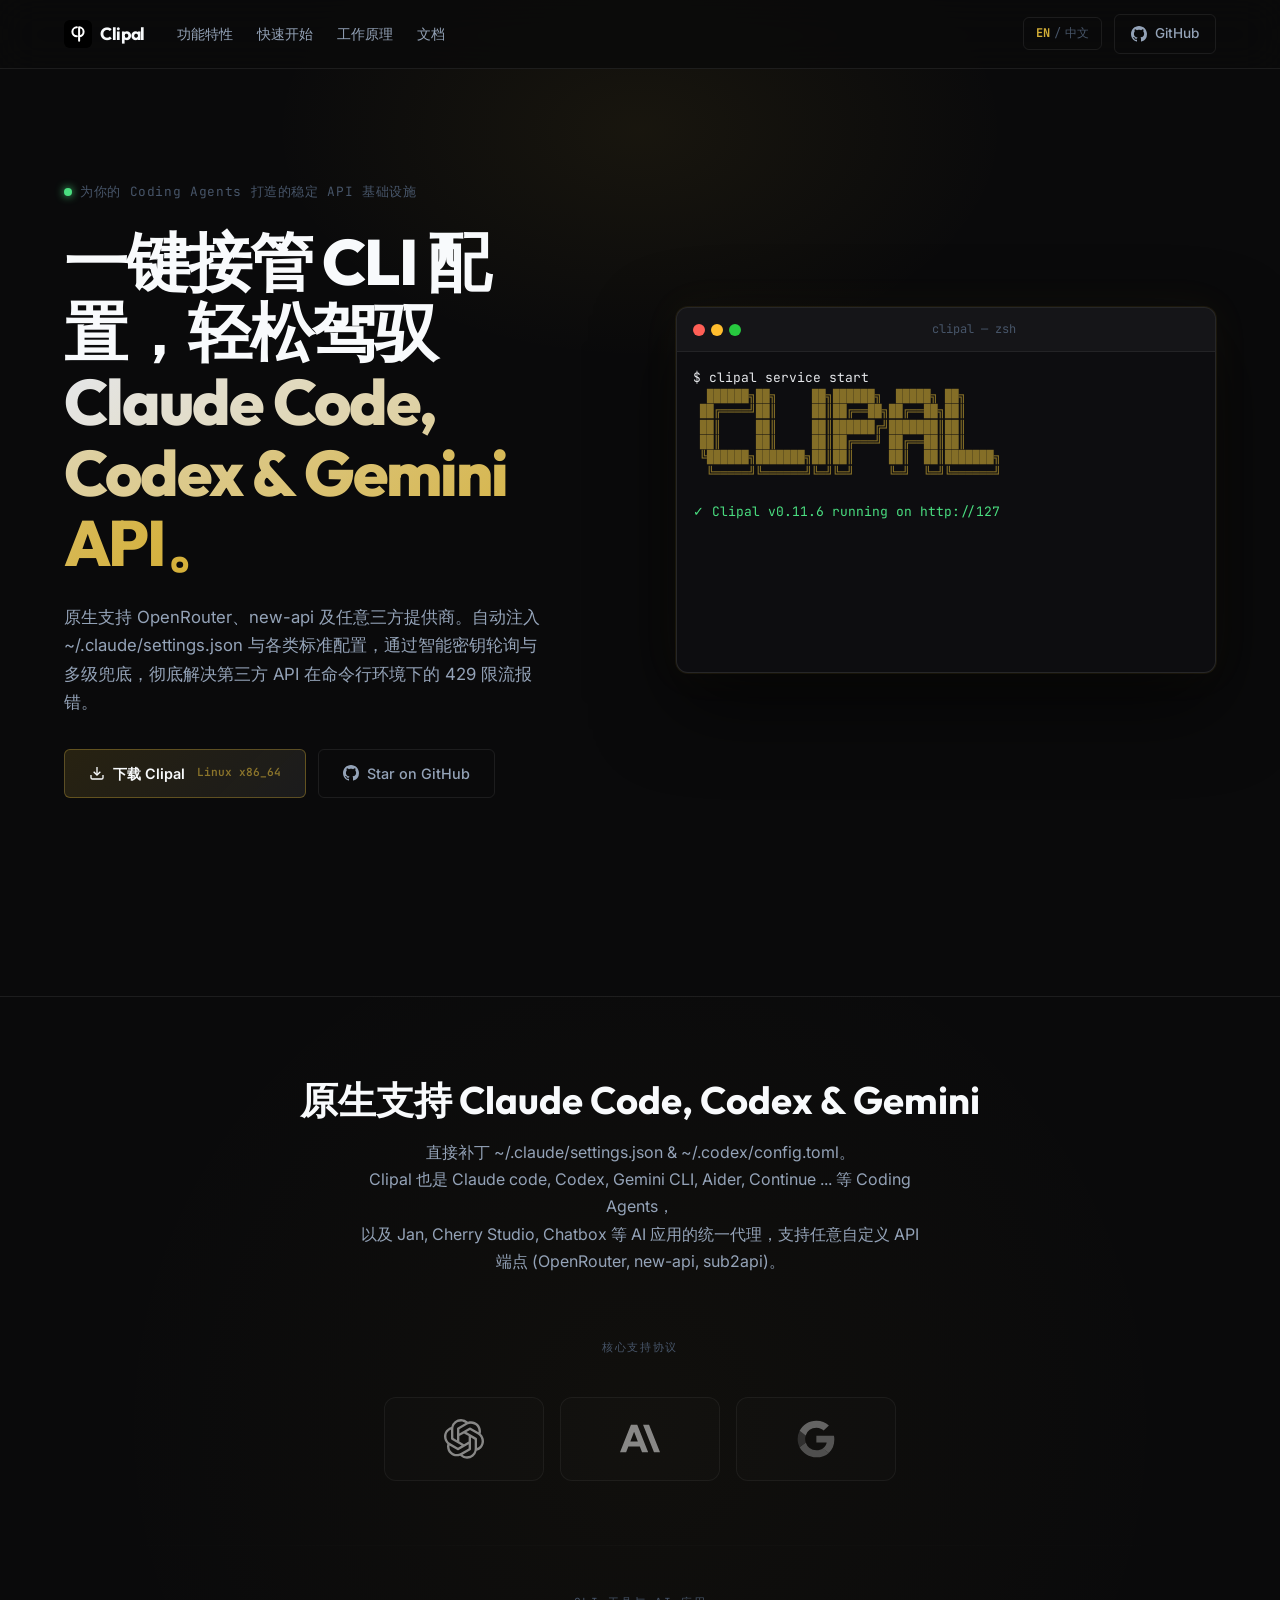
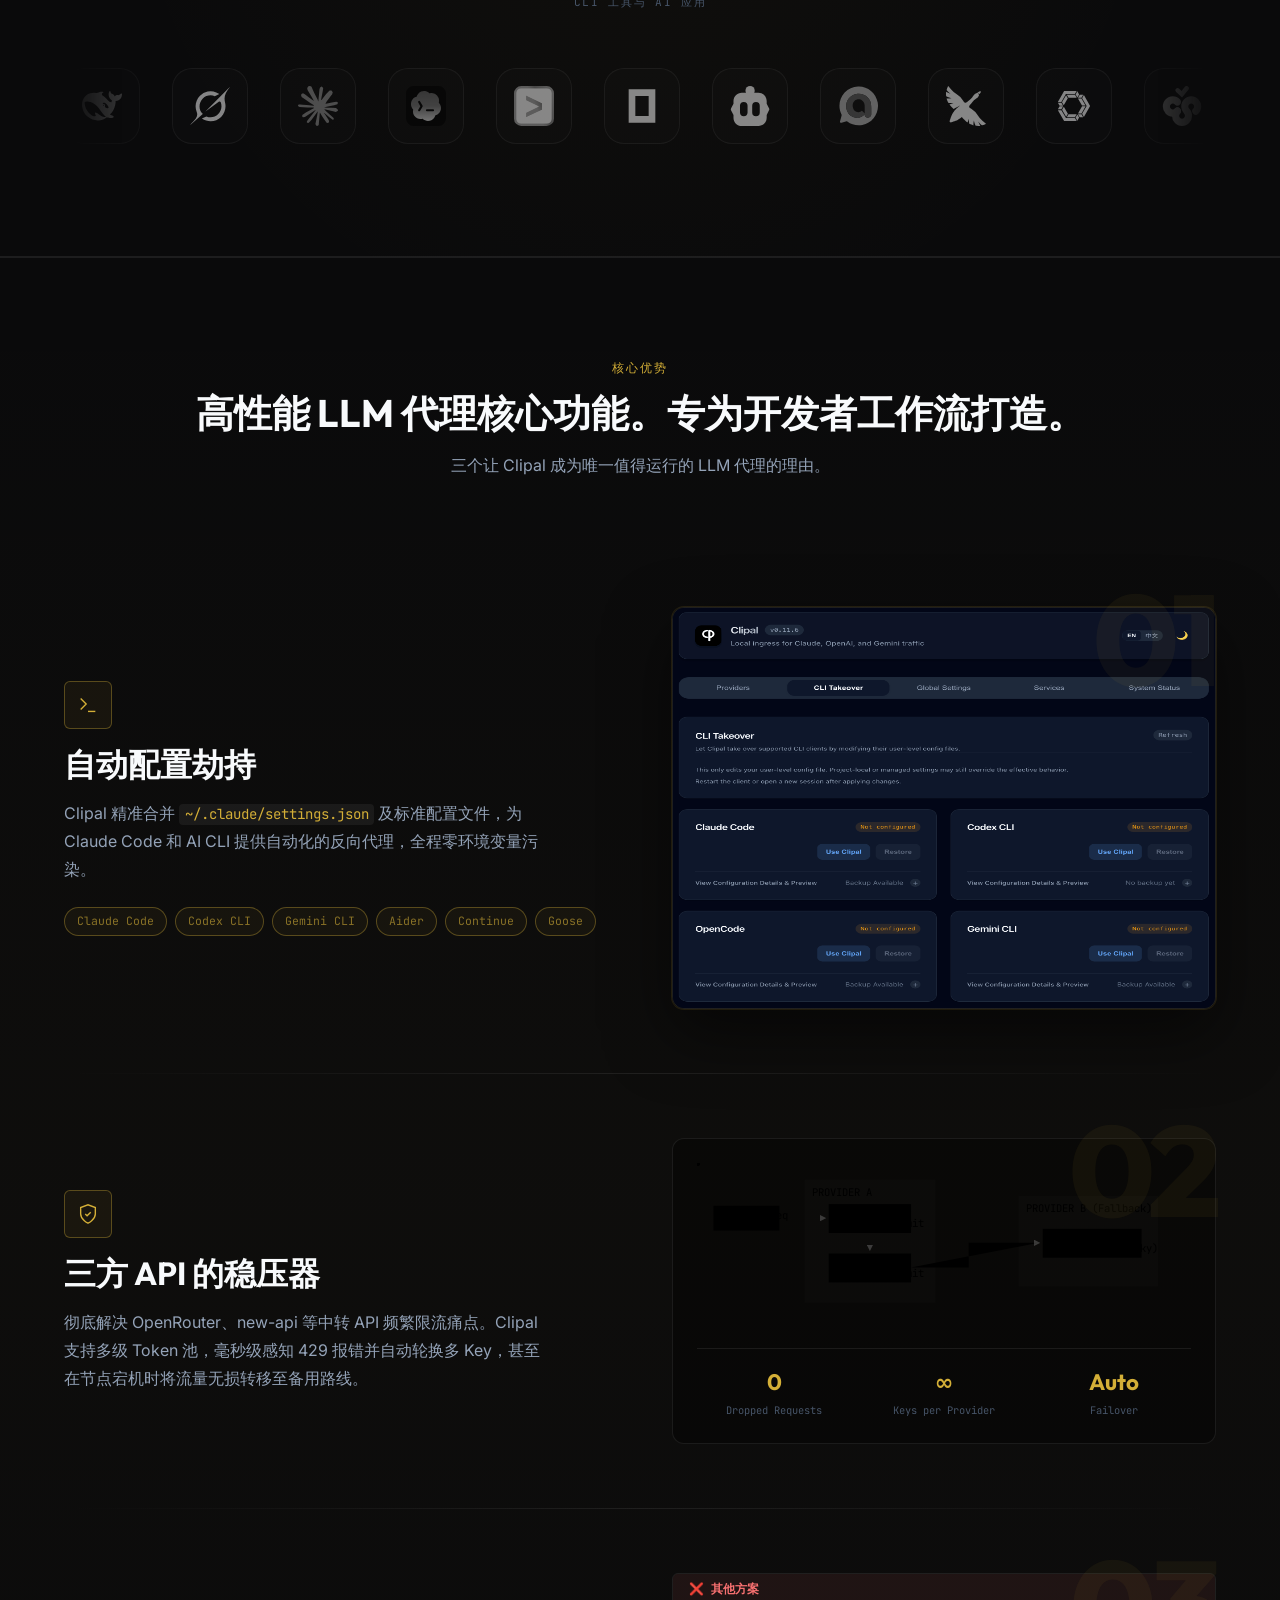
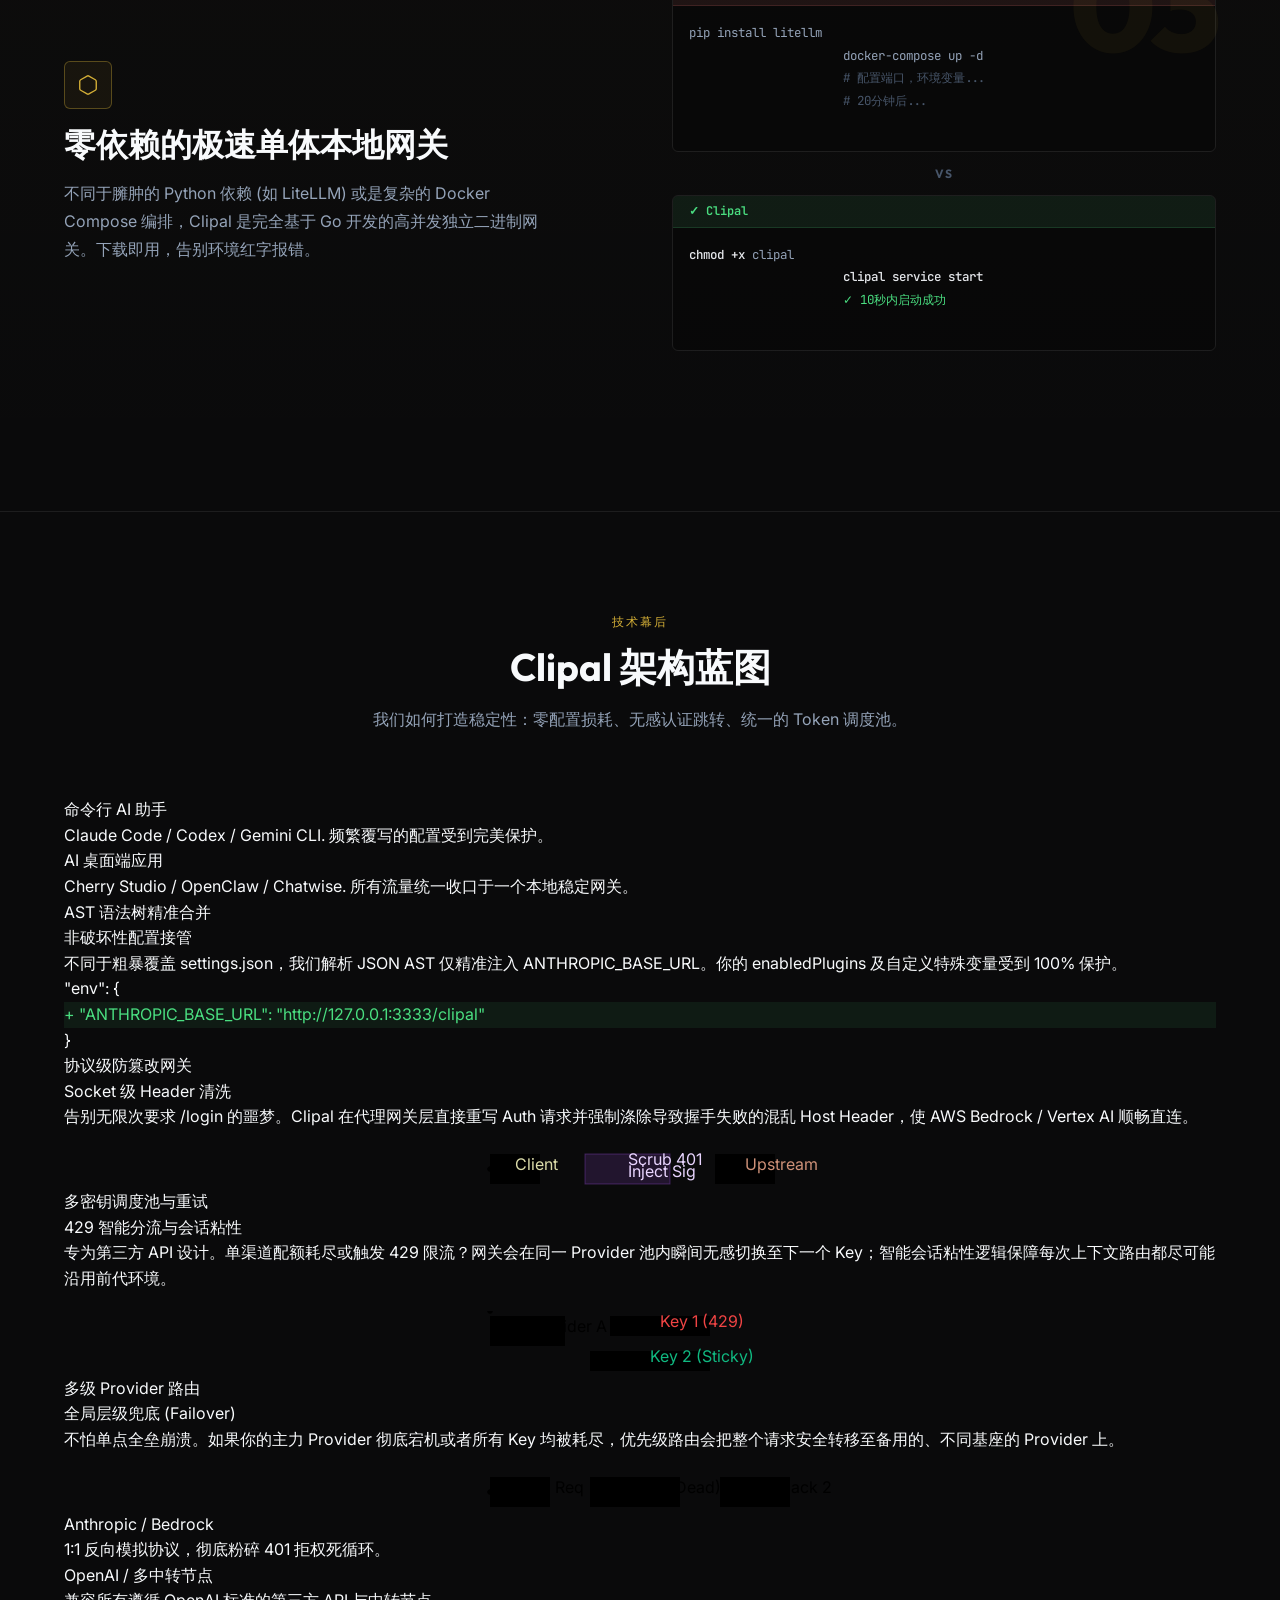
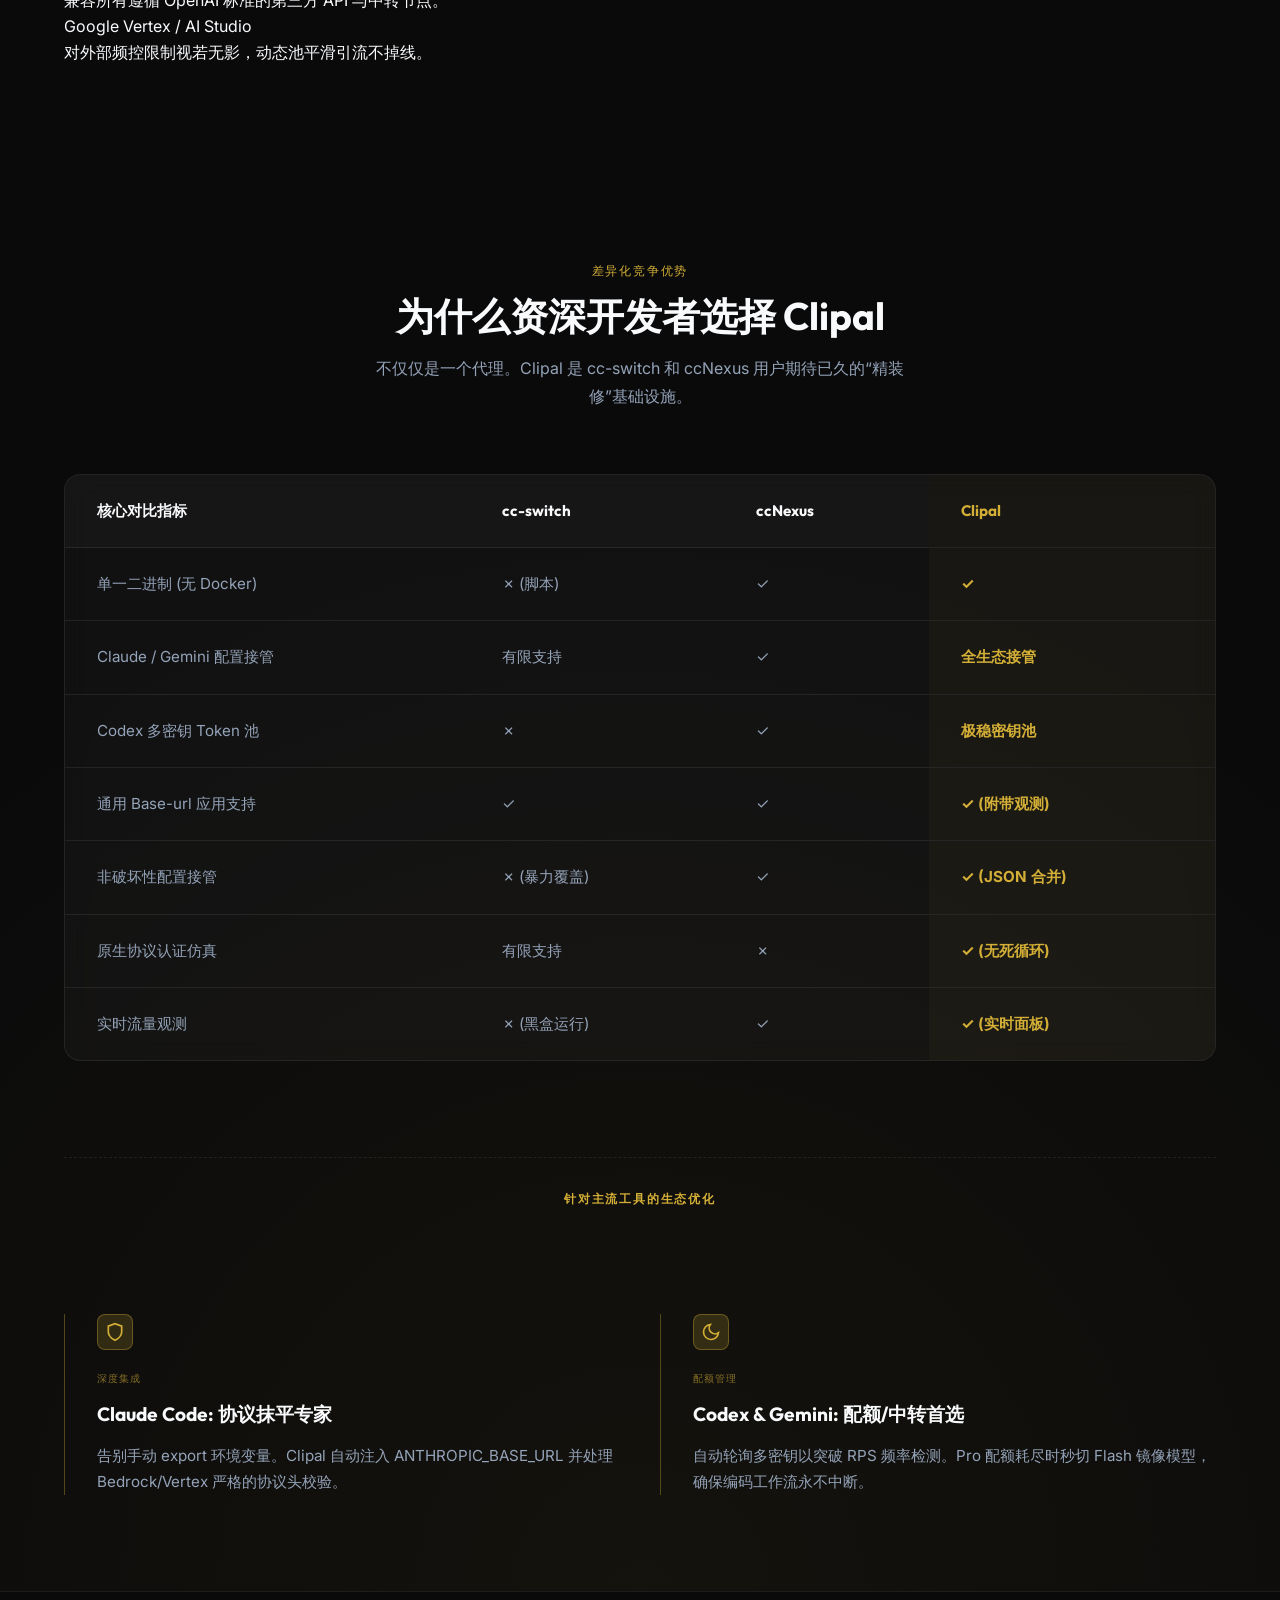
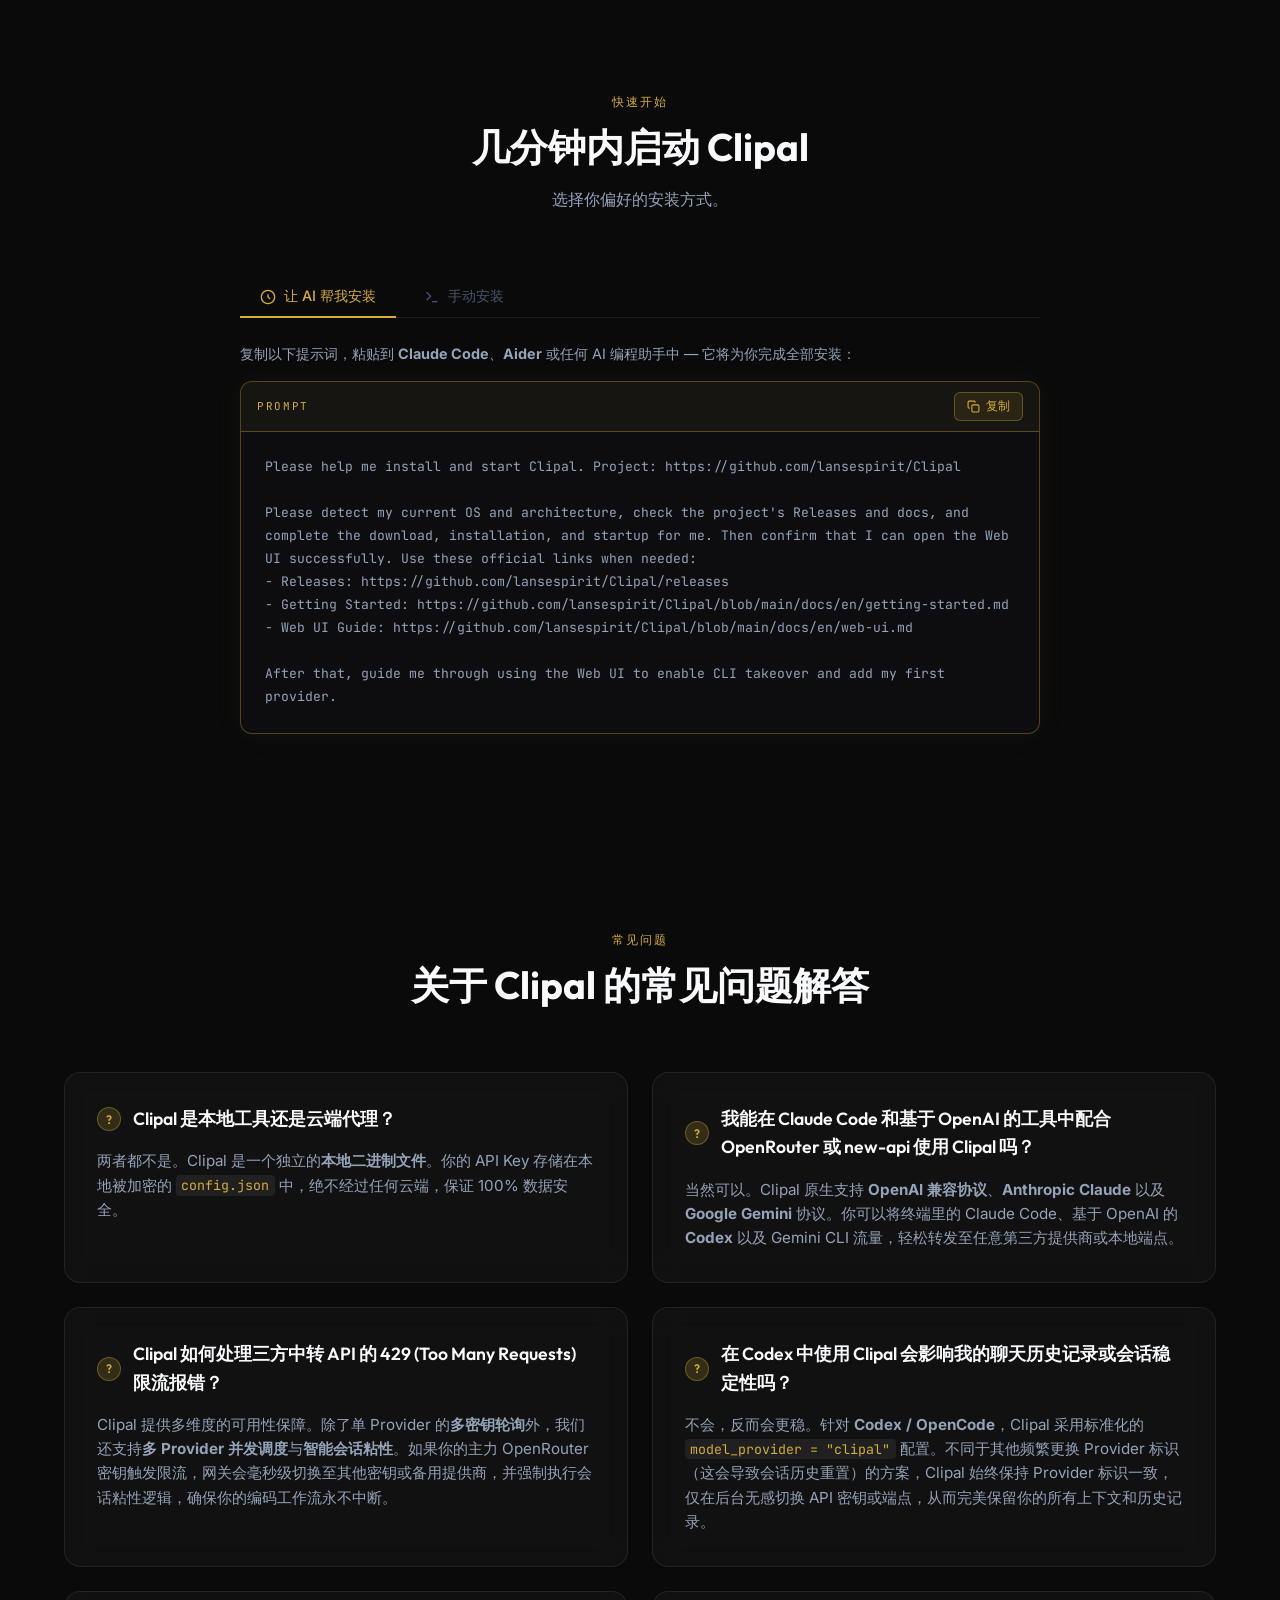
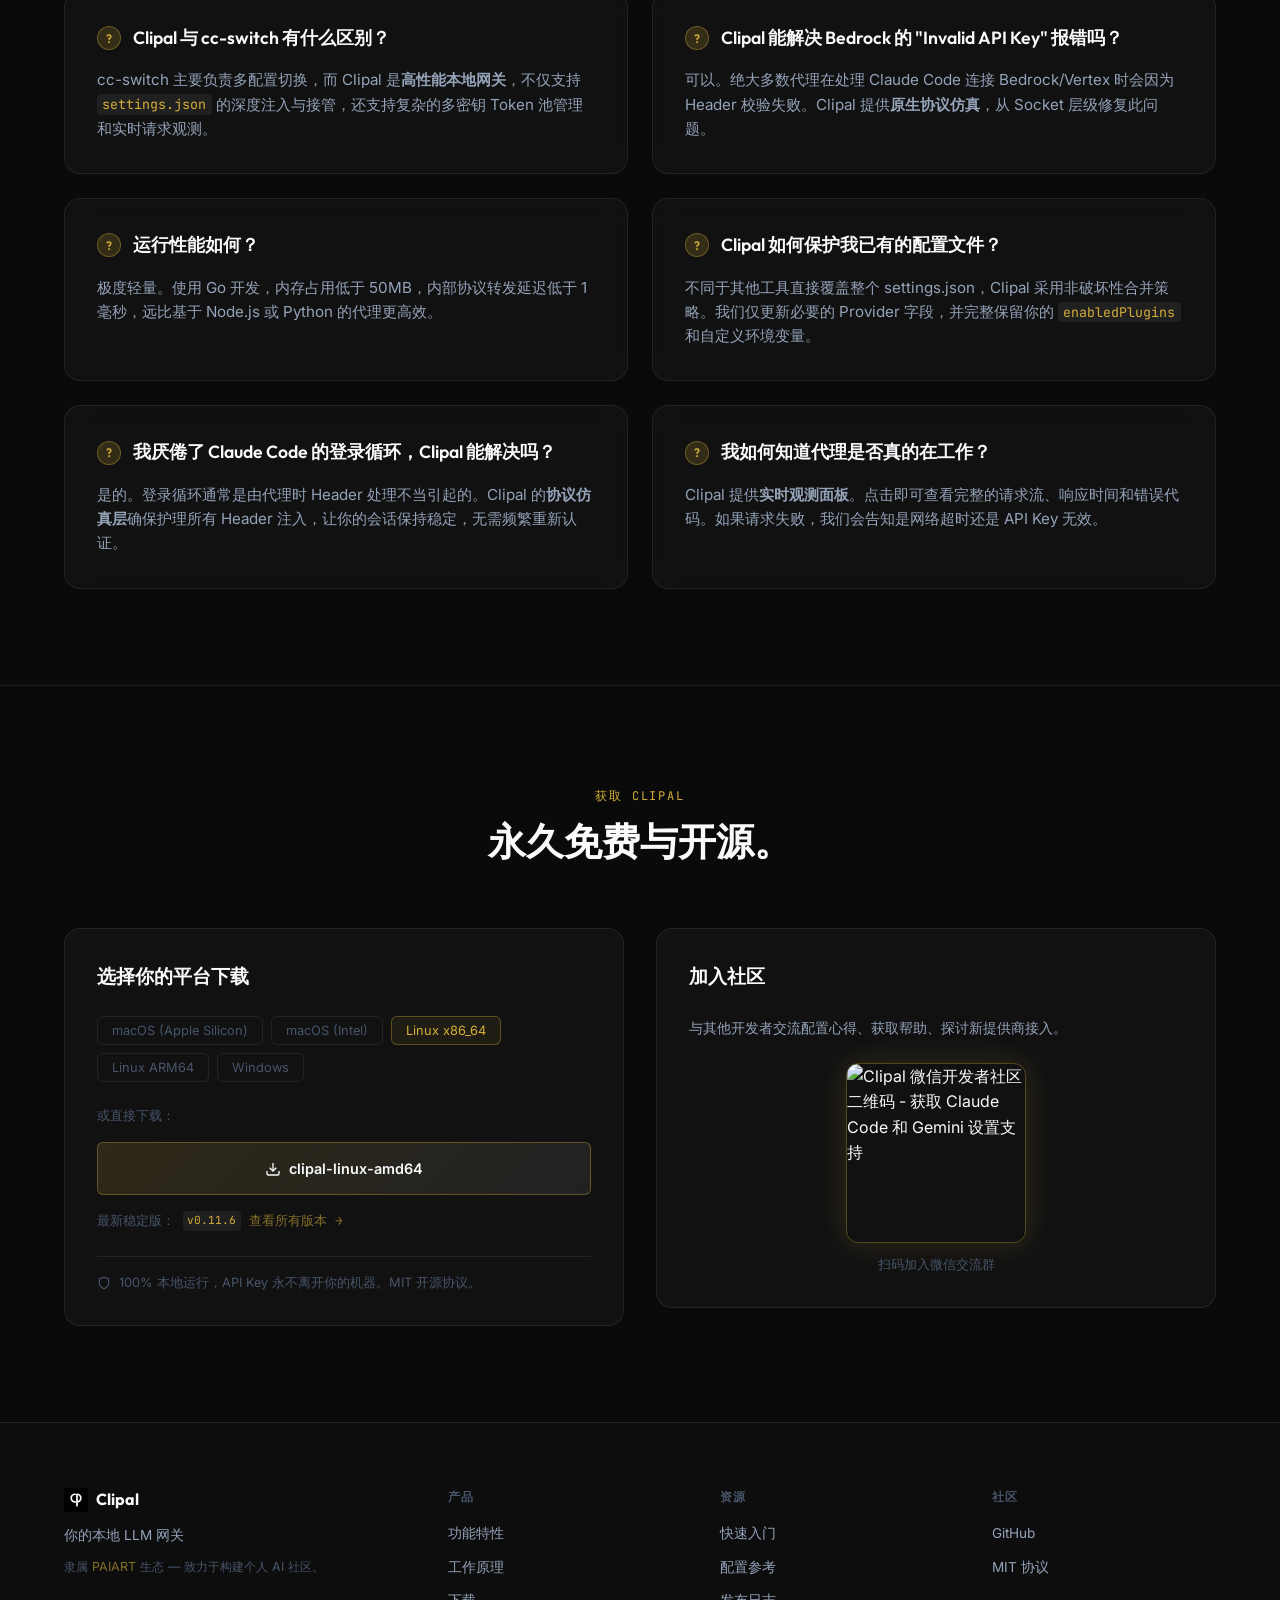
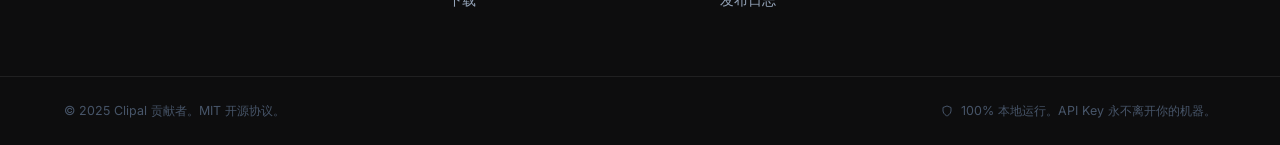
==== landing-page/zh/index.html @ 3e9ce008 "docs: update documentation to prioritize Web UI configuration and fix broken documentation links" ====
<!DOCTYPE html>
<html lang="zh-Hans">

<head>
  <meta charset="UTF-8">
  <meta name="viewport" content="width=device-width, initial-scale=1.0">
  <title>Clipal — Claude Code & Codex LLM API 网关 | 一键绕过 429 限流</title>
  <meta name="description"
    content="Clipal 是免费的本地 LLM API 网关。一个二进制文件，管理多密钥 Token 池，智能绕过 429 限流，代理 Claude Code、Codex 和 Gemini CLI。无需 Docker，无需 Python，10 秒启动。">
  <meta name="keywords"
    content="claude code 代理, llm api 网关, openrouter 代理, 429 限流解决方案, gemini cli 代理, codex cli 代理, anthropic bedrock 代理, vertex ai claude code, clipal">
  <link rel="canonical" href="https://clipal.paiart.com/zh/">
  <link rel="alternate" hreflang="en" href="https://clipal.paiart.com/">
  <link rel="alternate" hreflang="zh-Hans" href="https://clipal.paiart.com/zh/">
  <link rel="alternate" hreflang="x-default" href="https://clipal.paiart.com/">

  <!-- Favicon -->
  <link rel="icon" href="../assets/icons/favicon.ico" sizes="any">
  <link rel="icon" type="image/svg+xml" href="../assets/icons/clipal-icon.svg">

  <!-- Fonts -->
  <link rel="preconnect" href="https://fonts.googleapis.com">
  <link rel="preconnect" href="https://fonts.gstatic.com" crossorigin>
  <link
    href="https://fonts.googleapis.com/css2?family=Outfit:wght@400;600;700;800&family=Inter:wght@400;500;600;700&family=JetBrains+Mono:wght@400;500&display=swap"
    rel="stylesheet">

  <!-- Styles -->
  <link rel="stylesheet" href="../css/style.css">

  <!-- OpenGraph -->
  <meta property="og:title" content="Clipal — Claude Code & Codex LLM API 网关">
  <meta property="og:description" content="免费本地二进制网关。管理多密钥池，智能绕过 429 限流，代理 Claude Code、Codex 和 Gemini。无需 Docker。">
  <meta property="og:image" content="https://clipal.paiart.com/assets/screenshots/clipal-og-image.jpeg">
  <meta property="og:url" content="https://clipal.paiart.com/zh/">
  <meta property="og:type" content="website">
  <meta property="og:site_name" content="Clipal">
  <meta name="twitter:card" content="summary_large_image">
  <meta name="twitter:title" content="Clipal — Claude Code & Codex LLM API 网关">
  <meta name="twitter:description" content="免费本地二进制。智能绕过 429 限流。代理 Claude Code、Codex 和 Gemini CLI。无需 Docker。">
  <meta name="twitter:image" content="https://clipal.paiart.com/assets/screenshots/clipal-og-image.jpeg">

  <!-- Structured Data -->
  <script type="application/ld+json">
  {
    "@context": "https://schema.org",
    "@type": "SoftwareApplication",
    "name": "Clipal",
    "description": "免费本地 LLM API 网关，具备极致的故障转移、多密钥轮询与一键式 CLI 接管功能，支持 Claude Code、Codex 和 Gemini。",
    "applicationCategory": "DeveloperApplication",
    "operatingSystem": "macOS, Linux, Windows",
    "softwareVersion": "0.11.6",
    "offers": { "@type": "Offer", "price": "0", "priceCurrency": "USD" },
    "license": "https://opensource.org/licenses/MIT",
    "url": "https://clipal.paiart.com",
    "downloadUrl": "https://github.com/lansespirit/Clipal/releases",
    "screenshot": "https://clipal.paiart.com/assets/screenshots/clipal-og-image.jpeg",
    "releaseNotes": "https://github.com/lansespirit/Clipal/releases",
    "author": {
      "@type": "Organization",
      "name": "PAIART",
      "url": "https://paiart.com"
    }
  }
  </script>

  <!-- FAQ Structured Data (for SERP Rich Snippets) -->
  <script type="application/ld+json">
  {
    "@context": "https://schema.org",
    "@type": "FAQPage",
    "mainEntity": [
      {
        "@type": "Question",
        "name": "Clipal 是本地工具还是云端代理？",
        "acceptedAnswer": {
          "@type": "Answer",
          "text": "两者都不是。Clipal 是一个独立的本地二进制文件。你的 API Key 存储在本地被加密的 config.json 中，绝不经过任何云端，保证 100% 数据安全。"
        }
      },
      {
        "@type": "Question",
        "name": "我能在 Claude Code 和基于 OpenAI 的工具中配合 OpenRouter 或 new-api 使用 Clipal 吗？",
        "acceptedAnswer": {
          "@type": "Answer",
          "text": "当然可以。Clipal 原生支持 OpenAI 兼容协议、Anthropic Claude 以及 Google Gemini 协议。你可以将终端里的 Claude Code、基于 OpenAI 的 Codex 以及 Gemini CLI 流量，轻松转发至任意第三方提供商或本地端点。"
        }
      },
      {
        "@type": "Question",
        "name": "Clipal 如何处理三方中转 API 的 429 限流报错？",
        "acceptedAnswer": {
          "@type": "Answer",
          "text": "Clipal 提供多维度的可用性保障。除了单 Provider 的多密钥轮询外，我们还支持多 Provider 并发调度与智能会话粘性。如果你的主力 OpenRouter 密钥触发限流，网关会毫秒级切换至其他密钥或备用提供商，并强制执行会话粘性逻辑，确保你的编码工作流永不中断。"
        }
      },
      {
        "@type": "Question",
        "name": "在 Codex 中使用 Clipal 会影响我的聊天历史记录或会话稳定性吗？",
        "acceptedAnswer": {
          "@type": "Answer",
          "text": "不会，反而会更稳。针对 Codex / OpenCode，Clipal 采用标准化的 model_provider = 'clipal' 配置。不同于其他频繁更换 Provider 标识（这会导致会话历史重置）的方案，Clipal 始终保持 Provider 标识一致，仅在后台无感切换 API 密钥或端点，从而完美保留你的所有上下文和历史记录。"
        }
      },
      {
        "@type": "Question",
        "name": "Clipal 与 cc-switch 有什么区别？",
        "acceptedAnswer": {
          "@type": "Answer",
          "text": "cc-switch 主要负责多配置切换，而 Clipal 是高性能本地网关，不仅支持 settings.json 的深度注入与接管，还支持复杂的多密钥 Token 池管理和实时请求观测。"
        }
      },
      {
        "@type": "Question",
        "name": "Clipal 能解决 Bedrock 的 Invalid API Key 报错吗？",
        "acceptedAnswer": {
          "@type": "Answer",
          "text": "可以。绝大多数代理在处理 Claude Code 连接 Bedrock/Vertex 时会因为 Header 校验失败。Clipal 提供原生协议仿真，从 Socket 层级修复此问题。"
        }
      },
      {
        "@type": "Question",
        "name": "Clipal 的运行性能如何？",
        "acceptedAnswer": {
          "@type": "Answer",
          "text": "极度轻量。使用 Go 开发，内存占用低于 50MB，内部协议转发延迟低于 1 毫秒，远比基于 Node.js 或 Python 的代理更高效。"
        }
      },
      {
        "@type": "Question",
        "name": "Clipal 如何保护我已有的配置文件？",
        "acceptedAnswer": {
          "@type": "Answer",
          "text": "不同于其他工具直接覆盖整个 settings.json，Clipal 采用非破坏性合并策略。我们仅更新必要的 Provider 字段，并完整保留你的 enabledPlugins 和自定义环境变量。"
        }
      },
      {
        "@type": "Question",
        "name": "我厌倦了 Claude Code 的登录循环，Clipal 能解决吗？",
        "acceptedAnswer": {
          "@type": "Answer",
          "text": "是的。登录循环通常是由代理时 Header 处理不当引起的。Clipal 的协议仿真层确保正确处理所有 Header 注入，让你的会话保持稳定，无需频繁重新认证。"
        }
      },
      {
        "@type": "Question",
        "name": "我如何知道代理是否真的在工作？",
        "acceptedAnswer": {
          "@type": "Answer",
          "text": "Clipal 提供实时观测面板。点击即可查看完整的请求流、响应时间和错误代码。如果请求失败，我们会告知是网络超时还是 API Key 无效。"
        }
      }
    ]
  }
  </script>
</head>

<body class="is-loading">

  <!-- ===================== NAVIGATION ===================== -->
  <header id="site-header">
    <nav class="nav-container" role="navigation" aria-label="主导航">
      <a href="/zh/" class="nav-logo" aria-label="Clipal 首页">
        <img src="../assets/icons/clipal-icon.svg" alt="" width="28" height="28" class="nav-logo-icon"
          aria-hidden="true">
        <span class="nav-logo-text">Clipal</span>
      </a>

      <div class="nav-links">
        <a href="#features" class="nav-link">功能特性</a>
        <a href="#install" class="nav-link">快速开始</a>
        <a href="#how-it-works" class="nav-link">工作原理</a>
        <a href="https://github.com/lansespirit/Clipal/tree/main/docs/zh/README.md" target="_blank"
          rel="noopener noreferrer" class="nav-link">文档</a>
      </div>

      <div class="nav-actions">
        <a href="/" class="lang-toggle" id="lang-toggle" aria-label="切换到英文">
          <span class="lang-label lang-en">EN</span>
          <span class="lang-sep">/</span>
          <span class="lang-label lang-zh active">中文</span>
        </a>
        <a href="https://github.com/lansespirit/Clipal" target="_blank" rel="noopener noreferrer" class="btn-ghost"
          id="nav-github">
          <svg width="16" height="16" viewBox="0 0 24 24" fill="currentColor" aria-hidden="true">
            <path
              d="M12 0C5.37 0 0 5.37 0 12c0 5.31 3.435 9.795 8.205 11.385.6.105.825-.255.825-.57 0-.285-.015-1.23-.015-2.235-3.015.555-3.795-.735-4.035-1.41-.135-.345-.72-1.41-1.23-1.695-.42-.225-1.02-.78-.015-.795.945-.015 1.62.87 1.845 1.23 1.08 1.815 2.805 1.305 3.495.99.105-.78.42-1.305.765-1.605-2.67-.3-5.46-1.335-5.46-5.925 0-1.305.465-2.385 1.23-3.225-.12-.3-.54-1.53.12-3.18 0 0 1.005-.315 3.3 1.23.96-.27 1.98-.405 3-.405s2.04.135 3 .405c2.295-1.56 3.3-1.23 3.3-1.23.66 1.65.24 2.88.12 3.18.765.84 1.23 1.905 1.23 3.225 0 4.605-2.805 5.625-5.475 5.925.435.375.81 1.095.81 2.22 0 1.605-.015 2.895-.015 3.3 0 .315.225.69.825.57A12.02 12.02 0 0 0 24 12c0-6.63-5.37-12-12-12z" />
          </svg>
          <span>GitHub</span>
        </a>
      </div>
    </nav>
  </header>

  <main>
    <!-- ===================== HERO ===================== -->
    <section id="hero" aria-labelledby="hero-heading">
      <div class="hero-glow" aria-hidden="true"></div>
      <div class="container hero-container">

        <div class="hero-copy">
          <div class="eyebrow reveal">
            <span class="eyebrow-pulse" aria-hidden="true"></span>
            <span>为你的 Coding Agents 打造的稳定 API 基础设施</span>
          </div>

          <h1 id="hero-heading" class="hero-h1 reveal">
            <span>一键接管 CLI 配置，轻松驾驭</span><br>
            <span class="text-gradient">Claude Code, Codex & Gemini API。</span>
          </h1>

          <p class="hero-sub reveal">
            原生支持 OpenRouter、new-api 及任意三方提供商。自动注入 ~/.claude/settings.json 与各类标准配置，通过智能密钥轮询与多级兜底，彻底解决第三方 API 在命令行环境下的 429
            限流报错。
          </p>

          <div class="cta-group">
            <a href="https://github.com/lansespirit/Clipal/releases" target="_blank" rel="noopener noreferrer"
              id="cta-primary" class="btn-primary">
              <svg width="16" height="16" viewBox="0 0 24 24" fill="none" stroke="currentColor" stroke-width="2"
                aria-hidden="true">
                <path d="M21 15v4a2 2 0 0 1-2 2H5a2 2 0 0 1-2-2v-4" />
                <polyline points="7 10 12 15 17 10" />
                <line x1="12" y1="15" x2="12" y2="3" />
              </svg>
              <span id="cta-primary-text">下载 Clipal</span>
              <span id="cta-platform-badge" class="platform-badge"></span>
            </a>
            <a href="https://github.com/lansespirit/Clipal" target="_blank" rel="noopener noreferrer"
              class="btn-secondary" id="cta-github">
              <svg width="16" height="16" viewBox="0 0 24 24" fill="currentColor" aria-hidden="true">
                <path
                  d="M12 0C5.37 0 0 5.37 0 12c0 5.31 3.435 9.795 8.205 11.385.6.105.825-.255.825-.57 0-.285-.015-1.23-.015-2.235-3.015.555-3.795-.735-4.035-1.41-.135-.345-.72-1.41-1.23-1.695-.42-.225-1.02-.78-.015-.795.945-.015 1.62.87 1.845 1.23 1.08 1.815 2.805 1.305 3.495.99.105-.78.42-1.305.765-1.605-2.67-.3-5.46-1.335-5.46-5.925 0-1.305.465-2.385 1.23-3.225-.12-.3-.54-1.53.12-3.18 0 0 1.005-.315 3.3 1.23.96-.27 1.98-.405 3-.405s2.04.135 3 .405c2.295-1.56 3.3-1.23 3.3-1.23.66 1.65.24 2.88.12 3.18.765.84 1.23 1.905 1.23 3.225 0 4.605-2.805 5.625-5.475 5.925.435.375.81 1.095.81 2.22 0 1.605-.015 2.895-.015 3.3 0 .315.225.69.825.57A12.02 12.02 0 0 0 24 12c0-6.63-5.37-12-12-12z" />
              </svg>
              <span>Star on GitHub</span>
            </a>
          </div>
        </div>

        <div class="hero-visual">
          <div class="terminal" id="hero-terminal">
            <div class="terminal-titlebar" aria-hidden="true">
              <div class="terminal-dots">
                <span class="dot dot-red"></span>
                <span class="dot dot-yellow"></span>
                <span class="dot dot-green"></span>
              </div>
              <span class="terminal-title">clipal — zsh</span>
            </div>
            <div class="terminal-body" id="terminal-output" role="log" aria-label="Terminal demo output"
              aria-live="polite"></div>
          </div>
        </div>

      </div>
    </section>

    <!-- ===================== ECOSYSTEM ===================== -->
    <section id="ecosystem" aria-labelledby="ecosystem-heading">
      <div class="container">
        <div class="section-header reveal">
          <h2 class="section-title">原生支持 Claude Code, Codex & Gemini</h2>
          <p class="section-sub">
            直接补丁 ~/.claude/settings.json & ~/.codex/config.toml。<br>
            Clipal 也是 Claude code, Codex, Gemini CLI, Aider, Continue ... 等 Coding Agents，<br>
            以及 Jan, Cherry Studio, Chatbox 等 AI 应用的统一代理，支持任意自定义 API 端点 (OpenRouter, new-api, sub2api)。
          </p>
        </div>
        <div class="ecosystem-track-container reveal">

          <!-- Track 1: CORE PROTOCOLS (Static & Centered) -->
          <div class="ecosystem-block">
            <p class="ecosystem-label">核心支持协议</p>
            <div class="logo-row-static">
              <div class="logo-item brand-light" title="OpenAI"><img src="../assets/logos/openai.svg" alt="OpenAI">
              </div>
              <div class="logo-item brand-light" title="Anthropic"><img src="../assets/logos/anthropic.svg"
                  alt="Anthropic"></div>
              <div class="logo-item brand-light" title="Google Gemini"><img src="../assets/logos/google.svg"
                  alt="Google Gemini"></div>
            </div>
          </div>

          <div class="ecosystem-divider" aria-hidden="true"></div>

          <!-- Track 2: EXTENDED ECOSYSTEM (Unified High-Density Marquee) -->
          <div class="ecosystem-block">
            <p class="ecosystem-label">CLI 工具与 AI 应用</p>
            <div class="marquee-row row-cli">
              <div class="marquee-content">
                <!-- Original Set (Mini Icons) -->
                <div class="logo-item logo-eco brand-light" title="DeepSeek"><img src="../assets/logos/deepseek.svg"
                    alt="DeepSeek"></div>
                <div class="logo-item logo-eco brand-light" title="Groq"><img src="../assets/logos/groq.svg" alt="Groq">
                </div>
                <div class="logo-item logo-eco" title="Claude Code"><img src="../assets/logos/claude-code.svg"
                    alt="Claude Code"></div>
                <div class="logo-item logo-eco brand-light" title="Codex CLI"><img src="../assets/logos/codex-cli.svg"
                    alt="Codex CLI"></div>
                <div class="logo-item logo-eco brand-light" title="Gemini CLI"><img src="../assets/logos/gemini-cli.svg"
                    alt="Gemini CLI"></div>
                <div class="logo-item logo-eco brand-light" title="OpenCode"><img src="../assets/logos/opencode.svg"
                    alt="OpenCode"></div>
                <div class="logo-item logo-eco brand-light" title="Cline"><img src="../assets/logos/cline.svg"
                    alt="Cline">
                </div>
                <div class="logo-item logo-eco" title="Aider"><img src="../assets/logos/aider.svg" alt="Aider"></div>
                <div class="logo-item logo-eco" title="Goose"><img src="../assets/logos/goose.svg" alt="Goose"></div>
                <div class="logo-item logo-eco" title="Continue"><img src="../assets/logos/continue.svg" alt="Continue">
                </div>
                <div class="logo-item logo-eco" title="Cherry Studio"><img src="../assets/logos/cherry-studio.svg"
                    alt="Cherry Studio"></div>
                <div class="logo-item logo-eco" title="OpenClaw"><img src="../assets/logos/openclaw.svg" alt="OpenClaw">
                </div>
                <div class="logo-item logo-eco" title="LobeChat"><img src="../assets/logos/lobehub.svg" alt="LobeChat">
                </div>
                <div class="logo-item logo-eco" title="Ollama"><img src="../assets/logos/ollama.svg" alt="Ollama"></div>
                <div class="logo-item logo-eco" title="Chatbox"><img src="../assets/logos/chatbox.png" alt="Chatbox">
                </div>
                <div class="logo-item logo-eco brand-light" title="Jan"><img src="../assets/logos/jan.svg" alt="Jan">
                </div>
                <div class="logo-item logo-eco brand-light" title="AnythingLLM"><img
                    src="../assets/logos/anythingllm.svg" alt="AnythingLLM"></div>

                <!-- Duplicate Set (Mini Icons) -->
                <div class="logo-item logo-eco brand-light" aria-hidden="true"><img src="../assets/logos/deepseek.svg"
                    alt=""></div>
                <div class="logo-item logo-eco brand-light" aria-hidden="true"><img src="../assets/logos/groq.svg"
                    alt="">
                </div>
                <div class="logo-item logo-eco" aria-hidden="true"><img src="../assets/logos/claude-code.svg" alt="">
                </div>
                <div class="logo-item logo-eco brand-light" aria-hidden="true"><img src="../assets/logos/codex-cli.svg"
                    alt=""></div>
                <div class="logo-item logo-eco brand-light" aria-hidden="true"><img src="../assets/logos/gemini-cli.svg"
                    alt=""></div>
                <div class="logo-item logo-eco brand-light" aria-hidden="true"><img src="../assets/logos/opencode.svg"
                    alt=""></div>
                <div class="logo-item logo-eco brand-light" aria-hidden="true"><img src="../assets/logos/cline.svg"
                    alt="">
                </div>
                <div class="logo-item logo-eco" aria-hidden="true"><img src="../assets/logos/aider.svg" alt=""></div>
                <div class="logo-item logo-eco" aria-hidden="true"><img src="../assets/logos/goose.svg" alt=""></div>
                <div class="logo-item logo-eco" aria-hidden="true"><img src="../assets/logos/continue.svg" alt=""></div>
                <div class="logo-item logo-eco" aria-hidden="true"><img src="../assets/logos/cherry-studio.svg" alt="">
                </div>
                <div class="logo-item logo-eco" aria-hidden="true"><img src="../assets/logos/openclaw.svg" alt=""></div>
                <div class="logo-item logo-eco" aria-hidden="true"><img src="../assets/logos/lobehub.svg" alt=""></div>
                <div class="logo-item logo-eco" aria-hidden="true"><img src="../assets/logos/ollama.svg" alt=""></div>
                <div class="logo-item logo-eco" aria-hidden="true"><img src="../assets/logos/chatbox.png" alt=""></div>
                <div class="logo-item logo-eco brand-light" aria-hidden="true"><img src="../assets/logos/jan.svg"
                    alt="">
                </div>
                <div class="logo-item logo-eco brand-light" aria-hidden="true"><img
                    src="../assets/logos/anythingllm.svg" alt=""></div>
              </div>
            </div>
          </div>

        </div>
      </div>
    </section>

    <!-- ===================== FEATURES ===================== -->
    <section id="features" aria-labelledby="features-heading">
      <div class="container">
        <div class="section-header reveal">
          <div class="section-eyebrow">核心优势</div>
          <h2 id="features-heading" class="section-title">高性能 LLM 代理核心功能。专为开发者工作流打造。</h2>
          <p class="section-sub">三个让 Clipal 成为唯一值得运行的 LLM 代理的理由。</p>
        </div>

        <div class="fstrips">

          <!-- 01 One-Click CLI Takeover -->
          <article class="fstrip reveal" id="feature-takeover">
            <span class="fstrip-num" aria-hidden="true">01</span>
            <div class="fstrip-content">
              <div class="fstrip-text">
                <div class="fstrip-icon" aria-hidden="true">
                  <svg width="22" height="22" viewBox="0 0 24 24" fill="none" stroke="currentColor" stroke-width="1.5">
                    <polyline points="4 17 10 11 4 5" />
                    <line x1="12" y1="19" x2="20" y2="19" />
                  </svg>
                </div>
                <h3 class="fstrip-title">自动配置劫持</h3>
                <p class="fstrip-desc">Clipal 精准合并 <code>~/.claude/settings.json</code> 及标准配置文件，为 Claude Code 和 AI CLI
                  提供自动化的反向代理，全程零环境变量污染。</p>
                <div class="fstrip-tags" aria-label="支持的工具">
                  <span class="ftag">Claude Code</span>
                  <span class="ftag">Codex CLI</span>
                  <span class="ftag">Gemini CLI</span>
                  <span class="ftag">Aider</span>
                  <span class="ftag">Continue</span>
                  <span class="ftag">Goose</span>
                </div>
              </div>
              <div class="fstrip-visual">
                <div class="fstrip-screenshot-frame">
                  <img src="../assets/screenshots/webui-cli-takeover.png"
                    alt="Clipal Web UI 界面 - 展示 Claude Code、Codex 和 Gemini 的一键接管功能及自动 settings.json 注入" width="600"
                    height="400" loading="lazy">
                </div>
              </div>
            </div>
          </article>

          <div class="fstrip-sep" aria-hidden="true"></div>

          <!-- 02 Bulletproof Failover -->
          <article class="fstrip fstrip-rev reveal" id="feature-failover">
            <span class="fstrip-num" aria-hidden="true">02</span>
            <div class="fstrip-content">
              <div class="fstrip-visual">
                <div class="fv-diagram" aria-hidden="true">
                  <!-- Animated SVG Diagram -->
                  <div style="width: 100%; max-width: 600px; margin: 0 auto; padding-bottom: 20px;">
                    <svg viewBox="0 0 600 180" xmlns="http://www.w3.org/2000/svg"
                      style="font-family: var(--font-mono, monospace); width: 100%; height: auto; display: block;">
                      <defs>
                        <marker id="arrowhead" markerWidth="8" markerHeight="8" refX="6" refY="4" orient="auto">
                          <polygon points="0 0, 8 4, 0 8" fill="rgba(255,255,255,0.2)" />
                        </marker>
                      </defs>

                      <!-- App Req -->
                      <rect class="svg-bg" x="20" y="52" width="80" height="30" />
                      <text class="svg-text" x="60" y="68">App Req</text>

                      <!-- Provider A Boundary -->
                      <rect class="svg-bg" x="130" y="20" width="160" height="150" stroke-dasharray="4"
                        fill="rgba(255,255,255,0.01)" />
                      <text class="svg-label" x="140" y="40">PROVIDER A</text>

                      <!-- Keys in Prov A -->
                      <rect class="svg-key anim-key1" x="160" y="50" width="100" height="35" />
                      <text class="svg-text" x="210" y="63">Key 1</text>
                      <text class="svg-err-text anim-err1" x="210" y="78">429 Limit</text>

                      <rect class="svg-key anim-key2" x="160" y="110" width="100" height="35" />
                      <text class="svg-text" x="210" y="123">Key 2</text>
                      <text class="svg-err-text anim-err2" x="210" y="138">429 Limit</text>

                      <!-- Provider B Boundary -->
                      <rect class="svg-bg" x="390" y="40" width="170" height="110" stroke-dasharray="4"
                        fill="rgba(255,255,255,0.01)" />
                      <text class="svg-label" x="400" y="60">PROVIDER B (Fallback)</text>

                      <!-- Keys in Prov B -->
                      <rect class="svg-key anim-key3" x="420" y="80" width="120" height="35" />
                      <text class="svg-text" x="480" y="93">Key 1</text>
                      <text class="svg-ok-text anim-ok" x="480" y="108">OK (Sticky)</text>

                      <!-- Connections -->
                      <path class="svg-arrow" d="M 100 67 L 155 67" marker-end="url(#arrowhead)" />
                      <path class="svg-arrow" d="M 210 85 L 210 105" marker-end="url(#arrowhead)" />
                      <path class="svg-arrow" d="M 260 127 L 330 127 L 330 97 L 415 97" marker-end="url(#arrowhead)" />

                      <!-- The Traveling Packets -->
                      <circle class="dot anim-dot1" cx="0" cy="0" r="3.5" />
                      <circle class="dot anim-dot2" cx="0" cy="0" r="3.5" />
                      <circle class="dot anim-dot3" cx="0" cy="0" r="3.5" />
                    </svg>
                  </div>
                  <div class="fv-stats">
                    <div class="fv-stat"><b>0</b><span>Dropped Requests</span></div>
                    <div class="fv-stat"><b>∞</b><span>Keys per Provider</span>
                    </div>
                    <div class="fv-stat"><b>Auto</b><span>Failover</span></div>
                  </div>
                </div>
              </div>
              <div class="fstrip-text">
                <div class="fstrip-icon" aria-hidden="true">
                  <svg width="22" height="22" viewBox="0 0 24 24" fill="none" stroke="currentColor" stroke-width="1.5">
                    <path d="M12 22s8-4 8-10V5l-8-3-8 3v7c0 6 8 10 8 10z" />
                    <polyline points="9 12 11 14 15 10" />
                  </svg>
                </div>
                <h3 class="fstrip-title">三方 API 的稳压器</h3>
                <p class="fstrip-desc">彻底解决 OpenRouter、new-api 等中转 API 频繁限流痛点。Clipal 支持多级 Token 池，毫秒级感知 429 报错并自动轮换多
                  Key，甚至在节点宕机时将流量无损转移至备用路线。</p>
              </div>
            </div>
          </article>

          <div class="fstrip-sep" aria-hidden="true"></div>

          <!-- 03 No Docker, No Python -->
          <article class="fstrip reveal" id="feature-simple">
            <span class="fstrip-num" aria-hidden="true">03</span>
            <div class="fstrip-content">
              <div class="fstrip-text">
                <div class="fstrip-icon" aria-hidden="true">
                  <svg width="22" height="22" viewBox="0 0 24 24" fill="none" stroke="currentColor" stroke-width="1.5">
                    <path
                      d="M21 16V8a2 2 0 0 0-1-1.73l-7-4a2 2 0 0 0-2 0l-7 4A2 2 0 0 0 3 8v8a2 2 0 0 0 1 1.73l7 4a2 2 0 0 0 2 0l7-4A2 2 0 0 0 21 16z" />
                  </svg>
                </div>
                <h3 class="fstrip-title">零依赖的极速单体本地网关</h3>
                <p class="fstrip-desc">不同于臃肿的 Python 依赖 (如 LiteLLM) 或是复杂的 Docker
                  Compose 编排，Clipal 是完全基于 Go 开发的高并发独立二进制网关。下载即用，告别环境红字报错。</p>
              </div>
              <div class="fstrip-visual">
                <div class="cmp-viz" aria-hidden="true">
                  <div class="cmp-block cmp-bad">
                    <div class="cmp-label">❌ 其他方案</div>
                    <div class="cmp-code">pip install litellm
                      docker-compose up -d
                      <span class="t-cmt"># 配置端口，环境变量...</span>
                      <span class="t-cmt"># 20分钟后...</span>
                    </div>
                  </div>
                  <div class="cmp-vs">vs</div>
                  <div class="cmp-block cmp-ok">
                    <div class="cmp-label">✓ Clipal</div>
                    <div class="cmp-code"><span class="t-cmd">chmod +x</span> clipal
                      <span class="t-cmd">clipal service start</span>
                      <span class="t-ok">✓ 10秒内启动成功</span>
                    </div>
                  </div>
                </div>
              </div>
            </div>
          </article>

        </div>
      </div>
    </section>

    <!-- ===================== HOW IT WORKS / BLUEPRINT ===================== -->
    <section id="how-it-works" aria-labelledby="hiw-heading">
      <div class="container">
        <div class="section-header reveal">
          <div class="section-eyebrow">技术幕后</div>
          <h2 id="hiw-heading" class="section-title">Clipal 架构蓝图</h2>
          <p class="section-sub">我们如何打造稳定性：零配置损耗、无感认证跳转、统一的 Token 调度池。</p>
        </div>

        <div class="blueprint-container reveal">

          <!-- Animation Path Lines -->
          <div class="bp-flow" aria-hidden="true">
            <div class="bp-fline left">
              <div class="bp-dot"></div>
            </div>
            <div class="bp-fline right">
              <div class="bp-dot"></div>
            </div>
          </div>

          <!-- Left: Inputs -->
          <div class="bp-col">
            <div class="bp-item">
              <div class="bp-title">命令行 AI 助手</div>
              <div class="bp-desc">Claude Code / Codex / Gemini CLI. 频繁覆写的配置受到完美保护。</div>
            </div>
            <div class="bp-item">
              <div class="bp-title">AI 桌面端应用</div>
              <div class="bp-desc">Cherry Studio / OpenClaw / Chatwise. 所有流量统一收口于一个本地稳定网关。
              </div>
            </div>
          </div>

          <!-- Center: Core Container -->
          <div class="bp-core">
            <!-- Core 1 -->
            <div class="bp-core-item">
              <div class="bp-label">
                <div class="bp-pulse" style="background:var(--green);box-shadow:0 0 8px var(--green)"></div> <span>AST
                  语法树精准合并</span>
              </div>
              <div class="bp-title">非破坏性配置接管</div>
              <div class="bp-desc">不同于粗暴覆盖 settings.json，我们解析 JSON AST 仅精准注入
                ANTHROPIC_BASE_URL。你的 enabledPlugins 及自定义特殊变量受到 100% 保护。</div>
              <div class="bp-term" aria-hidden="true">
                <div>"env": {</div>
                <div class="diff-add">+ "ANTHROPIC_BASE_URL": <span class="str">"http://127.0.0.1:3333/clipal"</span>
                </div>
                <div>}</div>
              </div>
            </div>

            <!-- Core 2 -->
            <div class="bp-core-item">
              <div class="bp-label">
                <div class="bp-pulse" style="background:var(--gold);box-shadow:0 0 8px var(--gold)"></div>
                <span>协议级防篡改网关</span>
              </div>
              <div class="bp-title">Socket 级 Header 清洗</div>
              <div class="bp-desc">告别无限次要求 /login 的噩梦。Clipal 在代理网关层直接重写 Auth 请求并强制涤除导致握手失败的混乱
                Host Header，使 AWS Bedrock / Vertex AI 顺畅直连。</div>
              <svg viewBox="0 0 300 40" style="width:100%; height:40px; margin-top:1.2rem; display:block;"
                aria-hidden="true">
                <rect class="mini-bg" x="0" y="5" width="50" height="30" />
                <text class="mini-txt" x="25" y="21" fill="#dcdcaa">Client</text>

                <path class="mini-arr" d="M 50 20 L 95 20" />

                <rect class="mini-bg m-scrub" x="95" y="5" width="85" height="30" stroke="rgba(168,85,247,0.3)"
                  fill="rgba(168,85,247,0.15)" />
                <text class="mini-txt" x="137.5" y="16" fill="#e9d5ff">Scrub 401</text>
                <text class="mini-txt" x="137.5" y="28" fill="#e9d5ff">Inject Sig</text>

                <path class="mini-arr" d="M 180 20 L 225 20" />

                <rect class="mini-bg" x="225" y="5" width="60" height="30" />
                <text class="mini-txt" x="255" y="21" fill="#ce9178">Upstream</text>

                <circle class="m-dot1" cx="0" cy="20" r="2.5" />
                <circle class="m-dot2" cx="0" cy="20" r="2.5" />
              </svg>
            </div>

            <!-- Core 3 -->
            <div class="bp-core-item">
              <div class="bp-label">
                <div class="bp-pulse" style="background:#3b82f6;box-shadow:0 0 8px #3b82f6"></div>
                <span>多密钥调度池与重试</span>
              </div>
              <div class="bp-title">429 智能分流与会话粘性</div>
              <div class="bp-desc">专为第三方 API 设计。单渠道配额耗尽或触发 429 限流？网关会在同一 Provider
                池内瞬间无感切换至下一个 Key；智能会话粘性逻辑保障每次上下文路由都尽可能沿用前代环境。</div>
              <svg viewBox="0 0 300 65" style="width:100%; height:65px; margin-top:1.2rem; display:block;"
                aria-hidden="true">
                <rect class="mini-bg" x="0" y="5" width="75" height="30" />
                <text class="mini-txt" x="37.5" y="21">Provider A</text>

                <path class="mini-arr" d="M 75 20 L 120 20" />
                <path class="mini-arr" d="M 125 30 L 125 40" />

                <rect class="mini-bg b-k1" x="120" y="5" width="100" height="20" />
                <text class="mini-txt" x="170" y="16" fill="#ef4444">Key 1 (429)</text>

                <rect class="mini-bg b-k2" x="100" y="40" width="120" height="20" />
                <text class="mini-txt" x="160" y="51" fill="#10b981">Key 2 (Sticky)</text>

                <circle class="b-dot1" cx="0" cy="0" r="2.5" />
                <circle class="b-dot2" cx="0" cy="0" r="2.5" />
              </svg>
            </div>

            <!-- Core 4 -->
            <div class="bp-core-item">
              <div class="bp-label">
                <div class="bp-pulse" style="background:#eab308;box-shadow:0 0 8px #eab308"></div> <span>多级 Provider
                  路由</span>
              </div>
              <div class="bp-title">全局层级兜底 (Failover)</div>
              <div class="bp-desc">不怕单点全垒崩溃。如果你的主力 Provider 彻底宕机或者所有 Key
                均被耗尽，优先级路由会把整个请求安全转移至备用的、不同基座的 Provider 上。</div>
              <svg viewBox="0 0 300 40" style="width:100%; height:40px; margin-top:1.2rem; display:block;"
                aria-hidden="true">
                <rect class="mini-bg" x="0" y="5" width="60" height="30" />
                <text class="mini-txt" x="30" y="21">App Req</text>

                <path class="mini-arr" d="M 60 20 L 100 20" />

                <rect class="mini-bg c-b1" x="100" y="5" width="90" height="30" />
                <text class="mini-txt" x="145" y="21">Pri 1 (Dead)</text>

                <path class="mini-arr" d="M 190 20 L 230 20" />

                <rect class="mini-bg c-b2" x="230" y="5" width="70" height="30" />
                <text class="mini-txt" x="265" y="21">Fallback 2</text>

                <circle class="c-dot1" cx="0" cy="20" r="2.5" />
                <circle class="c-dot2" cx="0" cy="20" r="2.5" />
              </svg>
            </div>
          </div>

          <!-- Right: Upstreams -->
          <div class="bp-col">
            <div class="bp-item">
              <div class="bp-title">Anthropic / Bedrock</div>
              <div class="bp-desc">1:1 反向模拟协议，彻底粉碎 401 拒权死循环。</div>
            </div>
            <div class="bp-item">
              <div class="bp-title">OpenAI / 多中转节点</div>
              <div class="bp-desc">兼容所有遵循 OpenAI 标准的第三方 API 与中转节点。</div>
            </div>
            <div class="bp-item">
              <div class="bp-title">Google Vertex / AI Studio</div>
              <div class="bp-desc">对外部频控限制视若无影，动态池平滑引流不掉线。</div>
            </div>
          </div>
        </div>
      </div>
    </section>

    <!-- ===================== COMPARISON & CAPABILITIES ===================== -->
    <section id="why-clipal" aria-labelledby="why-heading">
      <div class="container">
        <div class="section-header reveal">
          <div class="section-eyebrow">差异化竞争优势</div>
          <h2 id="why-heading" class="section-title">为什么资深开发者选择 Clipal</h2>
          <p class="section-sub">不仅仅是一个代理。Clipal 是 cc-switch 和 ccNexus 用户期待已久的“精装修”基础设施。</p>
        </div>

        <div class="comparison-grid reveal">
          <!-- Comparison Table -->
          <div class="comp-table-wrap glass-card">
            <table class="comp-table" role="grid">
              <thead>
                <tr>
                  <th>核心对比指标</th>
                  <th>cc-switch</th>
                  <th>ccNexus</th>
                  <th class="col-clipal">Clipal</th>
                </tr>
              </thead>
              <tbody>
                <tr>
                  <td>单一二进制 (无 Docker)</td>
                  <td>✗ (脚本)</td>
                  <td>✓</td>
                  <td class="col-clipal">✓</td>
                </tr>
                <tr>
                  <td>Claude / Gemini 配置接管</td>
                  <td>有限支持</td>
                  <td>✓</td>
                  <td class="col-clipal">全生态接管</td>
                </tr>
                <tr>
                  <td>Codex 多密钥 Token 池</td>
                  <td>✗</td>
                  <td>✓</td>
                  <td class="col-clipal">极稳密钥池</td>
                </tr>
                <tr>
                  <td>通用 Base-url 应用支持</td>
                  <td>✓</td>
                  <td>✓</td>
                  <td class="col-clipal">✓ (附带观测)</td>
                </tr>
                <tr>
                  <td>非破坏性配置接管</td>
                  <td>✗ (暴力覆盖)</td>
                  <td>✓</td>
                  <td class="col-clipal">✓ (JSON 合并)</td>
                </tr>
                <tr>
                  <td>原生协议认证仿真</td>
                  <td>有限支持</td>
                  <td>✗</td>
                  <td class="col-clipal">✓ (无死循环)</td>
                </tr>
                <tr>
                  <td>实时流量观测</td>
                  <td>✗ (黑盒运行)</td>
                  <td>✓</td>
                  <td class="col-clipal">✓ (实时面板)</td>
                </tr>
              </tbody>
            </table>
          </div>

          <!-- Deep Integration Spotlights -->
          <div class="why-highlights-header reveal">
            <h5>针对主流工具的生态优化</h5>
          </div>
          <div class="why-cards reveal">
            <article class="why-card">
              <div class="why-card-icon">
                <svg width="20" height="20" viewBox="0 0 24 24" fill="none" stroke="currentColor" stroke-width="2">
                  <path d="M12 22s8-4 8-10V5l-8-3-8 3v7c0 6 8 10 8 10z" />
                </svg>
              </div>
              <div class="why-card-tag">深度集成</div>
              <h4>Claude Code: 协议抹平专家</h4>
              <p>告别手动 export 环境变量。Clipal 自动注入 ANTHROPIC_BASE_URL 并处理 Bedrock/Vertex
                严格的协议头校验。</p>
            </article>

            <article class="why-card">
              <div class="why-card-icon">
                <svg width="20" height="20" viewBox="0 0 24 24" fill="none" stroke="currentColor" stroke-width="2">
                  <path d="M21 12.79A9 9 0 1 1 11.21 3 7 7 0 0 0 21 12.79z" />
                </svg>
              </div>
              <div class="why-card-tag">配额管理</div>
              <h4>Codex & Gemini: 配额/中转首选</h4>
              <p>自动轮询多密钥以突破 RPS 频率检测。Pro 配额耗尽时秒切 Flash 镜像模型，确保编码工作流永不中断。</p>
            </article>
          </div>
        </div>
      </div>
    </section>

    <!-- ===================== INSTALL GUIDE ===================== -->
    <section id="install" aria-labelledby="install-heading">
      <div class="container">
        <div class="section-header reveal">
          <div class="section-eyebrow">快速开始</div>
          <h2 id="install-heading" class="section-title">几分钟内启动 Clipal</h2>
          <p class="section-sub">选择你偏好的安装方式。</p>
        </div>

        <div class="install-wrap reveal">
          <div class="install-tabs-nav" role="tablist" aria-label="安装方式">
            <button class="itab active" role="tab" aria-selected="true" aria-controls="panel-ai" id="tab-ai"
              data-tab="ai">
              <svg width="16" height="16" viewBox="0 0 24 24" fill="none" stroke="currentColor" stroke-width="2"
                aria-hidden="true">
                <circle cx="12" cy="12" r="10" />
                <path d="M12 8v4l3 3" />
              </svg>
              <span>让 AI 帮我安装</span>
            </button>
            <button class="itab" role="tab" aria-selected="false" aria-controls="panel-manual" id="tab-manual"
              data-tab="manual">
              <svg width="16" height="16" viewBox="0 0 24 24" fill="none" stroke="currentColor" stroke-width="2"
                aria-hidden="true">
                <polyline points="4 17 10 11 4 5" />
                <line x1="12" y1="19" x2="20" y2="19" />
              </svg>
              <span>手动安装</span>
            </button>
          </div>

          <!-- AI Install Panel -->
          <div class="itab-panel active" id="panel-ai" role="tabpanel" aria-labelledby="tab-ai">
            <p class="install-hint">复制以下提示词，粘贴到 <strong>Claude
                Code</strong>、<strong>Aider</strong> 或任何 AI 编程助手中 — 它将为你完成全部安装：</p>
            <div class="prompt-card">
              <div class="prompt-header">
                <span class="prompt-tag">PROMPT</span>
                <button class="copy-btn" id="copy-ai-prompt">
                  <svg width="13" height="13" viewBox="0 0 24 24" fill="none" stroke="currentColor" stroke-width="2"
                    aria-hidden="true">
                    <rect x="9" y="9" width="13" height="13" rx="2" />
                    <path d="M5 15H4a2 2 0 0 1-2-2V4a2 2 0 0 1 2-2h9a2 2 0 0 1 2 2v1" />
                  </svg>
                  <span>复制</span>
                </button>
              </div>
              <pre class="prompt-text" id="ai-prompt-content">请帮我安装并启动 Clipal。项目地址：https://github.com/lansespirit/Clipal

请检测我当前的操作系统和架构，查看项目的 Releases 和文档，并为我完成下载、安装和启动。然后确认我能成功打开 Web UI。需要时请使用以下官方链接：
- Releases：https://github.com/lansespirit/Clipal/releases
- 快速入门：https://github.com/lansespirit/Clipal/blob/main/docs/zh-CN/getting-started.md
- Web UI 指南：https://github.com/lansespirit/Clipal/blob/main/docs/zh-CN/web-ui.md

完成后，请引导我通过 Web UI 启用 CLI 接管并添加我的第一个提供商。</pre>
            </div>
          </div>

          <!-- Manual Install Panel -->
          <div class="itab-panel" id="panel-manual" role="tabpanel" aria-labelledby="tab-manual">
            <div class="manual-steps">

              <div class="mstep">
                <div class="mstep-num">1</div>
                <div class="mstep-body">
                  <h4 class="mstep-title">下载二进制文件</h4>
                  <div class="platform-tabs" id="install-ptabs" role="tablist">
                    <button class="ptab active" role="tab" data-platform="mac-arm">macOS (Apple Silicon)</button>
                    <button class="ptab" role="tab" data-platform="mac-intel">macOS (Intel)</button>
                    <button class="ptab" role="tab" data-platform="linux-x64">Linux x86_64</button>
                    <button class="ptab" role="tab" data-platform="linux-arm">Linux ARM64</button>
                    <button class="ptab" role="tab" data-platform="windows">Windows</button>
                  </div>
                  <a href="https://github.com/lansespirit/Clipal/releases" target="_blank" rel="noopener noreferrer"
                    class="btn-primary" id="manual-dl-btn" style="margin-top:12px;display:inline-flex">
                    <svg width="15" height="15" viewBox="0 0 24 24" fill="none" stroke="currentColor" stroke-width="2"
                      aria-hidden="true">
                      <path d="M21 15v4a2 2 0 0 1-2 2H5a2 2 0 0 1-2-2v-4" />
                      <polyline points="7 10 12 15 17 10" />
                      <line x1="12" y1="15" x2="12" y2="3" />
                    </svg>
                    <span id="manual-dl-text">下载二进制</span>
                  </a>
                </div>
              </div>

              <div class="mstep">
                <div class="mstep-num">2</div>
                <div class="mstep-body">
                  <h4 class="mstep-title">加入 PATH 并启动</h4>
                  <div class="code-block" style="margin-top:12px">
                    <span class="t-cmt"># macOS / Linux</span><br>
                    <span class="t-cmd">chmod +x</span> clipal-darwin-arm64<br>
                    <span class="t-cmd">mv</span> clipal-darwin-arm64 /usr/local/bin/clipal<br>
                    <span class="t-cmd">clipal service install</span><br>
                    <span class="t-cmd">clipal service start</span><br>
                    <span class="t-ok">✓ 成功启动 http://127.0.0.1:3333</span>
                  </div>
                </div>
              </div>

              <div class="mstep">
                <div class="mstep-num">3</div>
                <div class="mstep-body">
                  <h4 class="mstep-title">打开 Web UI 并配置</h4>
                  <p class="mstep-desc">访问 <code>http://127.0.0.1:3333</code>，添加 API
                    Key，启用 CLI 接管，管理提供商。</p>
                </div>
              </div>

            </div>
          </div>
        </div>
      </div>
    </section>

    <!-- ===================== FAQ ===================== -->
    <section id="faq" aria-labelledby="faq-heading">
      <div class="container">
        <div class="section-header reveal">
          <div class="section-eyebrow">常见问题</div>
          <h2 id="faq-heading" class="section-title">关于 Clipal 的常见问题解答</h2>
        </div>

        <div class="faq-grid reveal">
          <div class="faq-item glass-card">
            <h4 class="faq-q">Clipal 是本地工具还是云端代理？</h4>
            <p class="faq-a">两者都不是。Clipal 是一个独立的<strong>本地二进制文件</strong>。你的 API Key 存储在本地被加密的
              <code>config.json</code> 中，绝不经过任何云端，保证 100% 数据安全。
            </p>
          </div>

          <div class="faq-item glass-card">
            <h4 class="faq-q">我能在 Claude Code 和基于 OpenAI 的工具中配合 OpenRouter 或 new-api 使用 Clipal 吗？</h4>
            <p class="faq-a">当然可以。Clipal 原生支持 <strong>OpenAI 兼容协议</strong>、<strong>Anthropic Claude</strong> 以及
              <strong>Google Gemini</strong> 协议。你可以将终端里的 Claude Code、基于 OpenAI 的 <strong>Codex</strong> 以及 Gemini CLI
              流量，轻松转发至任意第三方提供商或本地端点。
            </p>
          </div>

          <div class="faq-item glass-card">
            <h4 class="faq-q">Clipal 如何处理三方中转 API 的 429 (Too Many Requests) 限流报错？</h4>
            <p class="faq-a">Clipal 提供多维度的可用性保障。除了单 Provider 的<strong>多密钥轮询</strong>外，我们还支持<strong>多 Provider
                并发调度</strong>与<strong>智能会话粘性</strong>。如果你的主力 OpenRouter
              密钥触发限流，网关会毫秒级切换至其他密钥或备用提供商，并强制执行会话粘性逻辑，确保你的编码工作流永不中断。</p>
          </div>

          <div class="faq-item glass-card">
            <h4 class="faq-q">在 Codex 中使用 Clipal 会影响我的聊天历史记录或会话稳定性吗？</h4>
            <p class="faq-a">不会，反而会更稳。针对 <strong>Codex / OpenCode</strong>，Clipal 采用标准化的
              <code>model_provider = "clipal"</code> 配置。不同于其他频繁更换 Provider 标识（这会导致会话历史重置）的方案，Clipal 始终保持 Provider
              标识一致，仅在后台无感切换 API 密钥或端点，从而完美保留你的所有上下文和历史记录。
            </p>
          </div>

          <div class="faq-item glass-card">
            <h4 class="faq-q">Clipal 与 cc-switch 有什么区别？</h4>
            <p class="faq-a">cc-switch 主要负责多配置切换，而 Clipal 是<strong>高性能本地网关</strong>，不仅支持
              <code>settings.json</code> 的深度注入与接管，还支持复杂的多密钥 Token 池管理和实时请求观测。
            </p>
          </div>

          <div class="faq-item glass-card">
            <h4 class="faq-q">Clipal 能解决 Bedrock 的 "Invalid API Key" 报错吗？</h4>
            <p class="faq-a">可以。绝大多数代理在处理 Claude Code 连接 Bedrock/Vertex 时会因为 Header 校验失败。Clipal
              提供<strong>原生协议仿真</strong>，从 Socket 层级修复此问题。</p>
          </div>

          <div class="faq-item glass-card">
            <h4 class="faq-q">运行性能如何？</h4>
            <p class="faq-a">极度轻量。使用 Go 开发，内存占用低于 50MB，内部协议转发延迟低于 1 毫秒，远比基于 Node.js 或 Python 的代理更高效。
            </p>
          </div>

          <div class="faq-item glass-card">
            <h4 class="faq-q">Clipal 如何保护我已有的配置文件？</h4>
            <p class="faq-a">不同于其他工具直接覆盖整个 settings.json，Clipal 采用非破坏性合并策略。我们仅更新必要的 Provider
              字段，并完整保留你的 <code>enabledPlugins</code> 和自定义环境变量。</p>
          </div>

          <div class="faq-item glass-card">
            <h4 class="faq-q">我厌倦了 Claude Code 的登录循环，Clipal 能解决吗？</h4>
            <p class="faq-a">是的。登录循环通常是由代理时 Header 处理不当引起的。Clipal 的<strong>协议仿真层</strong>确保护理所有
              Header 注入，让你的会话保持稳定，无需频繁重新认证。</p>
          </div>

          <div class="faq-item glass-card">
            <h4 class="faq-q">我如何知道代理是否真的在工作？</h4>
            <p class="faq-a">Clipal
              提供<strong>实时观测面板</strong>。点击即可查看完整的请求流、响应时间和错误代码。如果请求失败，我们会告知是网络超时还是 API Key 无效。</p>
          </div>
        </div>
      </div>
    </section>

    <!-- ===================== DOWNLOAD + COMMUNITY ===================== -->
    <section id="download" aria-labelledby="download-heading">
      <div class="container">
        <div class="section-header reveal">
          <div class="section-eyebrow">获取 Clipal</div>
          <h2 id="download-heading" class="section-title">永久免费与开源。</h2>
        </div>

        <div class="download-grid reveal">

          <!-- Download Panel -->
          <div class="download-panel" id="download-panel">
            <h3 class="download-panel-title">选择你的平台下载</h3>

            <div class="platform-tabs" id="platform-tabs" role="tablist" aria-label="选择平台">
              <button class="ptab active" role="tab" aria-selected="true" data-platform="mac-arm">macOS (Apple
                Silicon)</button>
              <button class="ptab" role="tab" aria-selected="false" data-platform="mac-intel">macOS (Intel)</button>
              <button class="ptab" role="tab" aria-selected="false" data-platform="linux-x64">Linux x86_64</button>
              <button class="ptab" role="tab" aria-selected="false" data-platform="linux-arm">Linux ARM64</button>
              <button class="ptab" role="tab" aria-selected="false" data-platform="windows">Windows</button>
            </div>

            <div class="install-cmd-wrap">
              <div class="install-label">或直接下载：</div>
              <a href="https://github.com/lansespirit/Clipal/releases" target="_blank" rel="noopener noreferrer"
                class="btn-primary download-btn" id="download-direct-btn">
                <svg width="16" height="16" viewBox="0 0 24 24" fill="none" stroke="currentColor" stroke-width="2"
                  aria-hidden="true">
                  <path d="M21 15v4a2 2 0 0 1-2 2H5a2 2 0 0 1-2-2v-4" />
                  <polyline points="7 10 12 15 17 10" />
                  <line x1="12" y1="15" x2="12" y2="3" />
                </svg>
                <span id="download-btn-text">下载二进制文件</span>
              </a>
              <div class="version-note">
                <span>最新稳定版：</span>
                <code>v0.11.6</code>
                <a href="https://github.com/lansespirit/Clipal/releases" target="_blank" rel="noopener noreferrer"
                  class="version-link">查看所有版本 →</a>
              </div>
            </div>

            <div class="security-note">
              <svg width="14" height="14" viewBox="0 0 24 24" fill="none" stroke="currentColor" stroke-width="2"
                aria-hidden="true">
                <path d="M12 22s8-4 8-10V5l-8-3-8 3v7c0 6 8 10 8 10z" />
              </svg>
              <span>100% 本地运行，API Key 永不离开你的机器。MIT 开源协议。</span>
            </div>
          </div>

          <!-- Community Panel -->
          <div class="community-panel" id="community-panel">
            <h3 class="community-panel-title">加入社区</h3>
            <p class="community-sub">与其他开发者交流配置心得、获取帮助、探讨新提供商接入。</p>
            <div class="qr-wrap">
              <img src="https://github.com/lansespirit/Clipal/raw/main/assets/wechat-group.png"
                alt="Clipal 微信开发者社区二维码 - 获取 Claude Code 和 Gemini 设置支持" loading="lazy" width="180" height="180"
                class="qr-img">
              <p class="qr-label">扫码加入微信交流群</p>
            </div>
          </div>

        </div>
      </div>
    </section>
  </main>

  <!-- ===================== FOOTER ===================== -->
  <footer id="site-footer">
    <div class="container footer-container">
      <div class="footer-brand">
        <a href="/" class="footer-logo" aria-label="Clipal 首页">
          <img src="../assets/icons/clipal-icon.svg" alt="" width="24" height="24" aria-hidden="true">
          <span>Clipal</span>
        </a>
        <p class="footer-tagline">你的本地 LLM 网关</p>
        <p class="footer-paiart">隶属 <a href="https://paiart.com" target="_blank" rel="noopener noreferrer">PAIART</a> 生态
          — 致力于构建个人 AI 社区。</p>
      </div>

      <nav class="footer-links" aria-label="页脚导航">
        <div class="footer-link-col">
          <div class="footer-link-heading">产品</div>
          <a href="#features" class="footer-link">功能特性</a>
          <a href="#how-it-works" class="footer-link">工作原理</a>
          <a href="#download" class="footer-link">下载</a>
        </div>
        <div class="footer-link-col">
          <div class="footer-link-heading">资源</div>
          <a href="https://github.com/lansespirit/Clipal/blob/main/docs/zh-CN/getting-started.md" target="_blank"
            rel="noopener noreferrer" class="footer-link">快速入门</a>
          <a href="https://github.com/lansespirit/Clipal/blob/main/docs/zh-CN/config-reference.md" target="_blank"
            rel="noopener noreferrer" class="footer-link">配置参考</a>
          <a href="https://github.com/lansespirit/Clipal/releases" target="_blank" rel="noopener noreferrer"
            class="footer-link">发布日志</a>
        </div>
        <div class="footer-link-col">
          <div class="footer-link-heading">社区</div>
          <a href="https://github.com/lansespirit/Clipal" target="_blank" rel="noopener noreferrer"
            class="footer-link">GitHub</a>
          <a href="https://github.com/lansespirit/Clipal/blob/main/LICENSE" target="_blank" rel="noopener noreferrer"
            class="footer-link">MIT 协议</a>
        </div>
      </nav>
    </div>

    <div class="footer-bottom">
      <div class="container footer-bottom-inner">
        <p class="footer-copy">© 2025 Clipal 贡献者。MIT 开源协议。</p>
        <p class="footer-security">
          <svg width="12" height="12" viewBox="0 0 24 24" fill="none" stroke="currentColor" stroke-width="2"
            aria-hidden="true">
            <path d="M12 22s8-4 8-10V5l-8-3-8 3v7c0 6 8 10 8 10z" />
          </svg>
          <span>100% 本地运行。API Key 永不离开你的机器。</span>
        </p>
      </div>
    </div>
  </footer>

  <script src="../js/main.js" defer></script>
</body>

</html>
---- landing-page/css/style.css ----
/* ============================================================
   CLIPAL LANDING PAGE — css/style.css
   Design System: Industrial Precision (Black × Silver × Gold)
   ============================================================ */

/* ── 1. RESET + BASE ─────────────────────────────────────── */
*,
*::before,
*::after {
  box-sizing: border-box;
  margin: 0;
  padding: 0;
}

html {
  scroll-behavior: smooth;
  font-size: 16px;
  -webkit-font-smoothing: antialiased;
  -moz-osx-font-smoothing: grayscale;
}

body {
  background-color: var(--bg-base);
  color: var(--text-primary);
  font-family: var(--font-body);
  line-height: 1.6;
  overflow-x: hidden;
  transition: opacity 0.4s ease;
}

body.is-loading {
  opacity: 0;
}

img {
  display: block;
  max-width: 100%;
}

a {
  color: inherit;
  text-decoration: none;
}

code {
  font-family: var(--font-mono);
  font-size: 0.875em;
  background: rgba(255, 255, 255, 0.06);
  padding: 0.1em 0.4em;
  border-radius: 4px;
  color: var(--gold);
}

/* ── 2. DESIGN TOKENS ────────────────────────────────────── */
:root {
  /* Colors */
  --bg-base: #0a0a0b;
  --bg-surface: rgba(255, 255, 255, 0.03);
  --bg-surface-hover: rgba(255, 255, 255, 0.06);
  --bg-terminal: #0d0d10;
  --silver: #e5e7eb;
  --silver-dim: #9ca3af;
  --gold: #d4af37;
  --gold-dim: rgba(212, 175, 55, 0.6);
  --gold-glow: rgba(212, 175, 55, 0.18);
  --border: rgba(255, 255, 255, 0.08);
  --border-gold: rgba(212, 175, 55, 0.35);
  --text-primary: #f8fafc;
  --text-secondary: #94a3b8;
  --text-muted: #475569;
  --green: #4ade80;
  --red: #f87171;

  /* Typography */
  --font-display: 'Outfit', system-ui, sans-serif;
  --font-body: 'Inter', system-ui, sans-serif;
  --font-mono: 'JetBrains Mono', 'Fira Code', 'Cascadia Code', monospace;

  /* Spacing scale */
  --space-1: 4px;
  --space-2: 8px;
  --space-3: 12px;
  --space-4: 16px;
  --space-6: 24px;
  --space-8: 32px;
  --space-10: 40px;
  --space-12: 48px;
  --space-16: 64px;
  --space-20: 80px;
  --space-24: 96px;

  /* Radii */
  --radius-sm: 6px;
  --radius-md: 12px;
  --radius-lg: 16px;
  --radius-xl: 24px;

  /* Transitions */
  --ease-out: cubic-bezier(0.16, 1, 0.3, 1);
  --ease-in-out: cubic-bezier(0.4, 0, 0.2, 1);
  --dur-fast: 0.18s;
  --dur-std: 0.3s;
  --dur-slow: 0.6s;
}

/* ── 3. LAYOUT UTILITIES ─────────────────────────────────── */
.container {
  width: 100%;
  max-width: 1200px;
  margin-inline: auto;
  padding-inline: var(--space-6);
}

section {
  padding-block: var(--space-24);
  position: relative;
}

.section-header {
  text-align: center;
  margin-bottom: var(--space-16);
}

.section-eyebrow {
  display: inline-block;
  font-family: var(--font-mono);
  font-size: 0.75rem;
  letter-spacing: 0.15em;
  text-transform: uppercase;
  color: var(--gold);
  margin-bottom: var(--space-3);
}

.section-title {
  font-family: var(--font-display);
  font-size: clamp(1.75rem, 3vw, 2.5rem);
  font-weight: 700;
  color: var(--text-primary);
  line-height: 1.2;
  margin-bottom: var(--space-4);
}

.section-sub {
  font-size: 1rem;
  color: var(--text-secondary);
  max-width: 560px;
  margin-inline: auto;
  line-height: 1.7;
}

/* ── 4. SCROLL REVEAL ────────────────────────────────────── */
.reveal {
  opacity: 0;
  transform: translateY(24px);
  transition: opacity var(--dur-slow) var(--ease-out),
    transform var(--dur-slow) var(--ease-out);
}

.reveal.visible {
  opacity: 1;
  transform: translateY(0);
}

/* ── 5. GLASS CARD ───────────────────────────────────────── */
.glass-card {
  background: var(--bg-surface);
  border: 1px solid var(--border);
  border-radius: var(--radius-lg);
  backdrop-filter: blur(12px);
  -webkit-backdrop-filter: blur(12px);
  transition: border-color var(--dur-std) var(--ease-out),
    box-shadow var(--dur-std) var(--ease-out),
    transform var(--dur-std) var(--ease-out);
}

.glass-card:hover {
  border-color: var(--border-gold);
  box-shadow: 0 0 30px var(--gold-glow);
  transform: translateY(-2px);
}

/* ── 6. BUTTONS ──────────────────────────────────────────── */
.btn-primary {
  display: inline-flex;
  align-items: center;
  gap: var(--space-2);
  padding: 12px 24px;
  background: linear-gradient(135deg, rgba(212, 175, 55, 0.15) 0%, rgba(229, 231, 235, 0.08) 100%);
  border: 1px solid var(--border-gold);
  border-radius: var(--radius-sm);
  color: var(--text-primary);
  font-family: var(--font-body);
  font-size: 0.9rem;
  font-weight: 600;
  cursor: pointer;
  transition: background var(--dur-std), box-shadow var(--dur-std), transform var(--dur-fast);
  white-space: nowrap;
  text-decoration: none;
  position: relative;
  overflow: hidden;
}

.btn-primary::before {
  content: '';
  position: absolute;
  inset: 0;
  background: linear-gradient(135deg, transparent 0%, rgba(212, 175, 55, 0.08) 100%);
  opacity: 0;
  transition: opacity var(--dur-std);
}

.btn-primary:hover {
  box-shadow: 0 0 24px var(--gold-glow);
  transform: translateY(-1px);
}

.btn-primary:hover::before {
  opacity: 1;
}

.btn-primary:active {
  transform: translateY(0);
}

.btn-secondary {
  display: inline-flex;
  align-items: center;
  gap: var(--space-2);
  padding: 12px 24px;
  background: transparent;
  border: 1px solid var(--border);
  border-radius: var(--radius-sm);
  color: var(--text-secondary);
  font-family: var(--font-body);
  font-size: 0.9rem;
  font-weight: 500;
  cursor: pointer;
  transition: border-color var(--dur-std), color var(--dur-std), background var(--dur-std);
  text-decoration: none;
}

.btn-secondary:hover {
  border-color: var(--silver-dim);
  color: var(--text-primary);
  background: var(--bg-surface-hover);
}

.btn-ghost {
  display: inline-flex;
  align-items: center;
  gap: var(--space-2);
  padding: 8px 16px;
  background: transparent;
  border: 1px solid var(--border);
  border-radius: var(--radius-sm);
  color: var(--text-secondary);
  font-size: 0.85rem;
  font-weight: 500;
  transition: border-color var(--dur-std), color var(--dur-std);
  text-decoration: none;
}

.btn-ghost:hover {
  border-color: var(--silver-dim);
  color: var(--text-primary);
}

/* ── 7. TYPOGRAPHY SPECIAL ───────────────────────────────── */
.text-gradient {
  background: linear-gradient(135deg, #e5e7eb 0%, #d4af37 50%, #e5e7eb 100%);
  background-size: 200% auto;
  -webkit-background-clip: text;
  -webkit-text-fill-color: transparent;
  background-clip: text;
  animation: shimmer-text 4s linear infinite;
}

@keyframes shimmer-text {
  0% {
    background-position: 0% center;
  }

  100% {
    background-position: 200% center;
  }
}

/* ── 8. HEADER / NAV ─────────────────────────────────────── */
#site-header {
  position: fixed;
  top: 0;
  left: 0;
  right: 0;
  z-index: 100;
  background: rgba(10, 10, 11, 0.8);
  backdrop-filter: blur(20px);
  -webkit-backdrop-filter: blur(20px);
  border-bottom: 1px solid var(--border);
  transition: border-color var(--dur-std);
}

.nav-container {
  max-width: 1200px;
  margin-inline: auto;
  padding: 14px var(--space-6);
  display: flex;
  align-items: center;
  gap: var(--space-8);
}

.nav-logo {
  display: flex;
  align-items: center;
  gap: var(--space-2);
  text-decoration: none;
  flex-shrink: 0;
}

.nav-logo-icon {
  border-radius: 6px;
}

.nav-logo-text {
  font-family: var(--font-display);
  font-size: 1.1rem;
  font-weight: 700;
  color: var(--text-primary);
  letter-spacing: -0.02em;
}

.nav-links {
  display: flex;
  align-items: center;
  gap: var(--space-6);
  flex: 1;
}

.nav-link {
  font-size: 0.875rem;
  font-weight: 500;
  color: var(--text-secondary);
  transition: color var(--dur-fast);
  text-decoration: none;
}

.nav-link:hover {
  color: var(--text-primary);
}

.nav-actions {
  display: flex;
  align-items: center;
  gap: var(--space-3);
  flex-shrink: 0;
}

.lang-toggle {
  background: none;
  border: 1px solid var(--border);
  border-radius: var(--radius-sm);
  padding: 6px 12px;
  font-family: var(--font-mono);
  font-size: 0.75rem;
  color: var(--text-muted);
  cursor: pointer;
  display: flex;
  align-items: center;
  gap: 4px;
  transition: border-color var(--dur-fast), color var(--dur-fast);
}

.lang-toggle:hover {
  border-color: var(--border-gold);
  color: var(--gold);
}

.lang-sep {
  color: var(--text-muted);
}

/* ── 9. HERO ─────────────────────────────────────────────── */
#hero {
  min-height: 100vh;
  display: flex;
  align-items: center;
  padding-top: 80px;
  overflow: hidden;
}

.hero-glow {
  position: absolute;
  top: -120px;
  left: 50%;
  transform: translateX(-50%);
  width: 800px;
  height: 500px;
  background: radial-gradient(ellipse, rgba(212, 175, 55, 0.07) 0%, transparent 65%);
  pointer-events: none;
}

.hero-container {
  display: grid;
  grid-template-columns: 1fr 540px;
  align-items: center;
  gap: var(--space-16);
  min-height: calc(100vh - 80px);
  padding-block: var(--space-16);
}

@media (max-width: 1024px) {
  .hero-container {
    grid-template-columns: 1fr;
    justify-items: center;
    text-align: center;
    gap: var(--space-12);
  }
  .hero-copy {
    align-items: center;
  }
  .hero-sub {
    margin-inline: auto;
  }
}

.hero-copy {
  display: flex;
  flex-direction: column;
  gap: var(--space-6);
}

.eyebrow {
  display: inline-flex;
  align-items: center;
  gap: var(--space-2);
  font-family: var(--font-mono);
  font-size: 0.8rem;
  color: var(--text-muted);
  letter-spacing: 0.05em;
}

.eyebrow-pulse {
  width: 8px;
  height: 8px;
  border-radius: 50%;
  background: var(--green);
  box-shadow: 0 0 8px var(--green);
  animation: pulse 2s ease-in-out infinite;
}

@keyframes pulse {

  0%,
  100% {
    opacity: 1;
    transform: scale(1);
  }

  50% {
    opacity: 0.6;
    transform: scale(0.85);
  }
}

.hero-h1 {
  font-family: var(--font-display);
  font-size: clamp(2.5rem, 5vw, 4rem);
  font-weight: 800;
  line-height: 1.1;
  letter-spacing: -0.03em;
  color: var(--text-primary);
}

.hero-sub {
  font-size: 1.05rem;
  color: var(--text-secondary);
  line-height: 1.7;
  max-width: 480px;
}

.cta-group {
  display: flex;
  align-items: center;
  gap: var(--space-3);
  flex-wrap: wrap;
  padding-top: var(--space-2);
}

.platform-badge {
  display: none;
  font-family: var(--font-mono);
  font-size: 0.7rem;
  color: var(--gold-dim);
  margin-left: var(--space-1);
}

.platform-badge.visible {
  display: inline;
}

/* ── 10. TERMINAL ────────────────────────────────────────── */
.hero-visual {
  display: flex;
  align-items: center;
  justify-content: center;
  width: 100%;
  max-width: 540px;
  flex-shrink: 1;
}

.terminal {
  width: 100%;
  max-width: 540px;
  background: var(--bg-terminal);
  border: 1px solid rgba(255, 255, 255, 0.1);
  border-radius: var(--radius-md);
  box-shadow: 0 0 0 1px rgba(212, 175, 55, 0.08),
    0 32px 80px rgba(0, 0, 0, 0.6),
    0 0 40px rgba(212, 175, 55, 0.05);
  overflow: hidden;
  font-family: var(--font-mono);
  font-size: 13px;
  line-height: 1.6;
  /* Prevent content from stretching the terminal width */
  contain: layout;
}

.terminal-titlebar {
  display: flex;
  align-items: center;
  gap: var(--space-2);
  padding: 12px var(--space-4);
  background: rgba(255, 255, 255, 0.03);
  border-bottom: 1px solid rgba(255, 255, 255, 0.06);
}

.terminal-dots {
  display: flex;
  gap: 6px;
}

.dot {
  width: 12px;
  height: 12px;
  border-radius: 50%;
}

.dot-red {
  background: #ff5f56;
}

.dot-yellow {
  background: #ffbd2e;
}

.dot-green {
  background: #27c93f;
}

.terminal-title {
  flex: 1;
  text-align: center;
  font-size: 0.75rem;
  color: var(--text-muted);
}

.terminal-body {
  padding: var(--space-4);
  min-height: 320px;
  white-space: pre;
  overflow-x: hidden;
  word-break: break-all;
}

/* Terminal text color classes (applied by JS) */
.t-prompt {
  color: var(--silver);
}

.t-ascii {
  color: var(--gold-dim);
  font-size: 11px;
  line-height: 1.4;
  display: block;
}

.t-ok {
  color: var(--green);
}

.t-err {
  color: var(--red);
}

.t-arrow {
  color: var(--gold);
}

.t-dim {
  color: var(--text-muted);
}

.t-tag {
  color: var(--silver-dim);
}

.t-cursor {
  display: inline-block;
  width: 8px;
  height: 1.1em;
  background: var(--silver);
  vertical-align: text-bottom;
  animation: blink 1.1s step-end infinite;
}

@keyframes blink {

  0%,
  100% {
    opacity: 1;
  }

  50% {
    opacity: 0;
  }
}

/* ── 11. ECOSYSTEM (MARQUEE) ───────────────────────────── */
#ecosystem {
  border-top: 1px solid var(--border);
  border-bottom: 1px solid var(--border);
  padding-block: var(--space-20);
  background: radial-gradient(circle at center, rgba(212, 175, 55, 0.03) 0%, transparent 70%);
  overflow: hidden;
  /* Crucial for marquee */
}

.ecosystem-track-container {
  display: flex;
  flex-direction: column;
  gap: var(--space-8);
  margin-top: var(--space-10);
  width: 100%;
}

.logo-row-static {
  display: flex;
  justify-content: center;
  gap: var(--space-4);
  padding: var(--space-4);
}

.ecosystem-block {
  display: flex;
  flex-direction: column;
  align-items: center;
  gap: var(--space-6);
  width: 100%;
}

.ecosystem-label {
  font-family: var(--font-mono);
  font-size: 0.7rem;
  letter-spacing: 0.15em;
  text-transform: uppercase;
  color: var(--text-muted);
  text-align: center;
}

/* Marquee setup */
.marquee-row {
  display: flex;
  overflow: hidden;
  user-select: none;
  padding-block: var(--space-8);
  /* Increased room for hover */
  margin-inline: auto;
  max-width: 100%;
  /* Stronger double-sided fade */
  mask-image: linear-gradient(to right, transparent, black 10%, black 90%, transparent);
  -webkit-mask-image: linear-gradient(to right, transparent, black 10%, black 90%, transparent);
}

.marquee-content {
  display: flex;
  gap: var(--space-8);
  /* Wider gap for better focus */
  flex-shrink: 0;
  min-width: 100%;
}

/* Speed and direction */
.row-cli .marquee-content {
  animation: scroll-left-center 50s linear infinite reverse;
}

.marquee-row:hover .marquee-content {
  animation-play-state: paused;
}

@keyframes scroll-left-center {

  /* Starting at -25% makes the content centered on load */
  0% {
    transform: translateX(-25%);
  }

  100% {
    transform: translateX(-75%);
  }
}

/* Base Logo Item (Protocols) */
.logo-item {
  display: flex;
  align-items: center;
  justify-content: center;
  width: 160px;
  height: 84px;
  padding: 12px 24px;
  background: rgba(255, 255, 255, 0.012);
  border: 1px solid rgba(255, 255, 255, 0.05);
  border-radius: var(--radius-md);
  transition: all 0.5s var(--ease-out);
  cursor: default;
  flex-shrink: 0;
  position: relative;
}

/* Ecosystem Mini Icon Style */
.logo-eco {
  width: 76px;
  height: 76px;
  border-radius: 20px;
  padding: 16px;
}

.logo-item img {
  max-height: 40px;
  max-width: 100%;
  width: auto;
  height: auto;
  /* DEFAULT: Subtle Silver Silhouette */
  filter: grayscale(1) invert(1) brightness(1.2) opacity(0.5);
  transition: all 0.5s var(--ease-out);
  object-fit: contain;
  z-index: 1;
}

.logo-item:hover {
  border-color: var(--border-gold);
  background: rgba(255, 255, 255, 0.03);
  box-shadow: 0 10px 40px -10px rgba(0, 0, 0, 0.7), 0 0 15px rgba(212, 175, 55, 0.1);
  transform: translateY(-4px) scale(1.04);
}

.logo-item:hover img {
  /* HOVER: Wake up to Original Brand Colors */
  filter: grayscale(0) invert(0) brightness(1) opacity(1);
  transform: scale(1.08);
}

/* Specific logic for Black-Brand Logos (OpenAI, Anthropic, etc.) on dark cards */
.logo-item.brand-light:hover img {
  /* For brands that are naturally black, we map them to the theme's Gold color on hover
     to ensure they remain visible against the dark background. */
  filter: sepia(1) saturate(8) hue-rotate(5deg) brightness(1) contrast(1.1);
}

/* Row-specific speeds */
.row-protocols .marquee-content {
  animation: scroll-left 45s linear infinite;
}

.row-cli .marquee-content {
  animation: scroll-left 60s linear infinite reverse;
}

.row-apps .marquee-content {
  animation: scroll-left 52s linear infinite;
}

.marquee-row:hover .marquee-content {
  animation-play-state: paused;
}

@keyframes scroll-left {
  0% {
    transform: translateX(0);
  }

  100% {
    transform: translateX(-50%);
  }
}

.ecosystem-divider {
  height: 1px;
  background: linear-gradient(to right, transparent, var(--border), transparent);
  margin: var(--space-4) 0;
  opacity: 0.2;
}

/* ── 12. FEATURES ────────────────────────────────────────── */
#features {
  background: linear-gradient(180deg, transparent 0%, rgba(212, 175, 55, 0.02) 50%, transparent 100%);
}

.features-grid {
  display: grid;
  grid-template-columns: repeat(2, 1fr);
  gap: var(--space-6);
}

.feature-card {
  background: var(--bg-surface);
  border: 1px solid var(--border);
  border-radius: var(--radius-lg);
  padding: var(--space-8);
  display: flex;
  flex-direction: column;
  gap: var(--space-4);
  transition: border-color var(--dur-std), transform var(--dur-std), box-shadow var(--dur-std);
}

.feature-card:hover {
  border-color: var(--border-gold);
  transform: translateY(-3px);
  box-shadow: 0 12px 48px rgba(0, 0, 0, 0.3), 0 0 30px var(--gold-glow);
}

.feature-icon {
  width: 44px;
  height: 44px;
  border: 1px solid var(--border-gold);
  border-radius: var(--radius-sm);
  display: flex;
  align-items: center;
  justify-content: center;
  color: var(--gold);
  background: rgba(212, 175, 55, 0.06);
  flex-shrink: 0;
}

.feature-title {
  font-family: var(--font-display);
  font-size: 1.15rem;
  font-weight: 700;
  color: var(--text-primary);
  line-height: 1.3;
}

.feature-desc {
  font-size: 0.9rem;
  color: var(--text-secondary);
  line-height: 1.7;
  flex: 1;
}

.feature-visual {
  margin-top: var(--space-2);
  border-radius: var(--radius-sm);
  overflow: hidden;
}

/* Failover diagram */
.failover-diagram {
  background: rgba(0, 0, 0, 0.3);
  border: 1px solid var(--border);
  border-radius: var(--radius-sm);
  padding: var(--space-4);
  font-family: var(--font-mono);
  font-size: 0.75rem;
  display: flex;
  flex-direction: column;
  gap: var(--space-2);
}

.flow-row {
  display: flex;
  align-items: center;
  gap: var(--space-2);
  flex-wrap: wrap;
}

.flow-secondary {
  padding-left: var(--space-4);
}

.flow-corner {
  color: var(--text-muted);
}

.flow-node {
  display: inline-flex;
  flex-direction: column;
  align-items: flex-start;
  background: rgba(255, 255, 255, 0.04);
  border: 1px solid var(--border);
  border-radius: 4px;
  padding: 3px 8px;
  font-size: 0.7rem;
  color: var(--text-secondary);
  line-height: 1.4;
}

.flow-node em {
  font-style: normal;
  font-size: 0.65rem;
  display: block;
}

.flow-bad {
  border-color: rgba(248, 113, 113, 0.3);
}

.flow-bad em {
  color: var(--red);
}

.flow-good {
  border-color: rgba(74, 222, 128, 0.3);
}

.flow-good em {
  color: var(--green);
}

.flow-arr {
  color: var(--text-muted);
}

.flow-arrow.flow-gold,
.flow-arr.flow-gold {
  color: var(--gold);
}

/* Code diff */
.code-diff {
  background: #0d0d10;
  border: 1px solid var(--border);
  border-radius: var(--radius-sm);
  overflow: hidden;
  font-family: var(--font-mono);
  font-size: 0.75rem;
}

.diff-filename {
  padding: 6px var(--space-3);
  background: rgba(255, 255, 255, 0.03);
  border-bottom: 1px solid var(--border);
  color: var(--text-muted);
  font-size: 0.7rem;
}

.diff-body {
  padding: var(--space-3);
  display: flex;
  flex-direction: column;
  gap: 2px;
}

.diff-line {
  display: flex;
  align-items: baseline;
  gap: var(--space-2);
  padding: 2px var(--space-2);
  border-radius: 3px;
  line-height: 1.6;
}

.diff-del {
  background: rgba(248, 113, 113, 0.08);
  color: var(--red);
}

.diff-add {
  background: rgba(74, 222, 128, 0.08);
  color: var(--green);
}

.diff-sign {
  width: 10px;
  flex-shrink: 0;
  font-weight: 700;
}

/* Screenshot wrapper */
.screenshot-wrap {
  border-radius: var(--radius-sm);
  overflow: hidden;
  border: 1px solid var(--border);
  box-shadow: 0 0 0 1px rgba(212, 175, 55, 0.08);
}

.feature-screenshot {
  width: 100%;
  display: block;
}

/* Privacy box */
.privacy-box {
  border: 1px solid var(--border-gold);
  border-radius: var(--radius-sm);
  padding: var(--space-4);
  background: rgba(212, 175, 55, 0.03);
}

.privacy-machine {
  display: flex;
  flex-direction: column;
  gap: var(--space-2);
}

.privacy-machine-label {
  font-family: var(--font-mono);
  font-size: 0.65rem;
  letter-spacing: 0.1em;
  text-transform: uppercase;
  color: var(--gold);
  margin-bottom: var(--space-1);
}

.privacy-flow {
  display: flex;
  flex-direction: column;
  gap: var(--space-1);
  font-family: var(--font-mono);
  font-size: 0.75rem;
}

.privacy-item {
  background: rgba(255, 255, 255, 0.04);
  border: 1px solid var(--border);
  border-radius: 4px;
  padding: 4px 10px;
  color: var(--text-secondary);
}

.privacy-clipal {
  border-color: var(--border-gold);
  color: var(--gold);
  background: rgba(212, 175, 55, 0.06);
  animation: softGlow 2s ease-in-out infinite;
}

@keyframes softGlow {

  0%,
  100% {
    box-shadow: none;
  }

  50% {
    box-shadow: 0 0 12px rgba(212, 175, 55, 0.2);
  }
}

.privacy-line {
  color: var(--text-muted);
  font-size: 0.7rem;
  padding-left: var(--space-3);
}

.privacy-badge-text {
  font-family: var(--font-mono);
  font-size: 0.65rem;
  color: var(--green);
  margin-top: var(--space-2);
  text-align: center;
  letter-spacing: 0.05em;
}

/* ── 13. HOW IT WORKS ────────────────────────────────────── */
#how-it-works {
  border-top: 1px solid var(--border);
}

.steps-layout {
  display: flex;
  flex-direction: column;
  gap: 0;
}

.step {
  display: grid;
  grid-template-columns: 80px 1fr;
  gap: var(--space-8);
  position: relative;
}

.step-left {
  display: flex;
  flex-direction: column;
  align-items: center;
  padding-top: 4px;
}

.step-num {
  width: 48px;
  height: 48px;
  border-radius: 50%;
  border: 1px solid var(--border-gold);
  background: rgba(212, 175, 55, 0.06);
  display: flex;
  align-items: center;
  justify-content: center;
  font-family: var(--font-mono);
  font-size: 0.85rem;
  font-weight: 700;
  color: var(--gold);
  flex-shrink: 0;
}

.step-connector {
  width: 1px;
  flex: 1;
  min-height: 40px;
  background: linear-gradient(to bottom, var(--border-gold), transparent);
  margin-top: var(--space-3);
}

.step-right {
  padding-bottom: var(--space-12);
  display: flex;
  flex-direction: column;
  gap: var(--space-4);
}

.step:last-child .step-right {
  padding-bottom: 0;
}

.step-title {
  font-family: var(--font-display);
  font-size: 1.3rem;
  font-weight: 700;
  color: var(--text-primary);
}

.step-caption {
  font-size: 0.95rem;
  color: var(--text-secondary);
  line-height: 1.6;
}

.code-block {
  background: var(--bg-terminal);
  border: 1px solid var(--border);
  border-radius: var(--radius-sm);
  padding: var(--space-4) var(--space-6);
  font-family: var(--font-mono);
  font-size: 0.82rem;
  line-height: 1.9;
  white-space: pre-wrap;
  word-break: break-all;
}

.t-cmt {
  color: var(--text-muted);
}

.t-cmd {
  color: var(--silver);
  font-weight: 500;
}

.t-flag {
  color: var(--silver-dim);
}

.t-out {
  color: var(--text-muted);
}

.t-ok {
  color: var(--green);
}

.step-screenshot-wrap {
  border-radius: var(--radius-md);
  overflow: hidden;
  border: 1px solid var(--border);
  box-shadow: 0 0 0 1px rgba(212, 175, 55, 0.1), 0 16px 48px rgba(0, 0, 0, 0.4);
}

.step-screenshot {
  width: 100%;
  display: block;
}

/* ── 14. DOWNLOAD ────────────────────────────────────────── */
#download {
  border-top: 1px solid var(--border);
}

.download-grid {
  display: grid;
  grid-template-columns: 1fr 1fr;
  gap: var(--space-8);
  align-items: start;
}

.download-panel,
.community-panel {
  background: var(--bg-surface);
  border: 1px solid var(--border);
  border-radius: var(--radius-lg);
  padding: var(--space-8);
  display: flex;
  flex-direction: column;
  gap: var(--space-6);
}

.download-panel-title,
.community-panel-title {
  font-family: var(--font-display);
  font-size: 1.2rem;
  font-weight: 700;
  color: var(--text-primary);
}

/* Platform tabs */
.platform-tabs {
  display: flex;
  flex-wrap: wrap;
  gap: var(--space-2);
}

.ptab {
  padding: 6px 14px;
  border: 1px solid var(--border);
  border-radius: var(--radius-sm);
  background: transparent;
  color: var(--text-muted);
  font-family: var(--font-body);
  font-size: 0.8rem;
  cursor: pointer;
  transition: all var(--dur-fast);
}

.ptab:hover {
  border-color: var(--silver-dim);
  color: var(--text-secondary);
}

.ptab.active {
  border-color: var(--border-gold);
  background: rgba(212, 175, 55, 0.08);
  color: var(--gold);
}

.install-cmd-wrap {
  display: flex;
  flex-direction: column;
  gap: var(--space-4);
}

.install-label {
  font-size: 0.8rem;
  color: var(--text-muted);
}

.download-btn {
  width: 100%;
  justify-content: center;
  padding: 14px 24px;
}

.version-note {
  display: flex;
  align-items: center;
  gap: var(--space-2);
  font-size: 0.8rem;
  color: var(--text-muted);
  font-family: var(--font-mono);
}

.version-link {
  color: var(--gold-dim);
  transition: color var(--dur-fast);
}

.version-link:hover {
  color: var(--gold);
}

.security-note {
  display: flex;
  align-items: center;
  gap: var(--space-2);
  font-size: 0.8rem;
  color: var(--text-muted);
  margin-top: auto;
  padding-top: var(--space-4);
  border-top: 1px solid var(--border);
}

/* Community */
.community-sub {
  font-size: 0.9rem;
  color: var(--text-secondary);
  line-height: 1.6;
}

.qr-wrap {
  display: flex;
  flex-direction: column;
  align-items: center;
  gap: var(--space-3);
}

.qr-img {
  border-radius: var(--radius-md);
  border: 1px solid var(--border-gold);
  box-shadow: 0 0 30px var(--gold-glow);
  width: 180px;
  height: 180px;
  object-fit: cover;
}

.qr-label {
  font-size: 0.8rem;
  color: var(--text-muted);
  font-family: var(--font-mono);
}

.community-links {
  display: flex;
  gap: var(--space-3);
  margin-top: auto;
}

.community-link {
  display: inline-flex;
  align-items: center;
  gap: var(--space-2);
  font-size: 0.85rem;
  color: var(--text-secondary);
  text-decoration: none;
  transition: color var(--dur-fast);
}

.community-link:hover {
  color: var(--text-primary);
}

/* ── 15. FOOTER ──────────────────────────────────────────── */
#site-footer {
  border-top: 1px solid var(--border);
  background: rgba(255, 255, 255, 0.01);
}

.footer-container {
  display: grid;
  grid-template-columns: 1.5fr 1fr 1fr 1fr;
  gap: var(--space-12);
  padding-block: var(--space-16);
}

.footer-brand {
  display: flex;
  flex-direction: column;
  gap: var(--space-3);
}

.footer-logo {
  display: inline-flex;
  align-items: center;
  gap: var(--space-2);
  font-family: var(--font-display);
  font-size: 1rem;
  font-weight: 700;
  color: var(--text-primary);
  text-decoration: none;
}

.footer-tagline {
  font-size: 0.85rem;
  color: var(--text-secondary);
}

.footer-paiart {
  font-size: 0.78rem;
  color: var(--text-muted);
  line-height: 1.5;
}

.footer-paiart a {
  color: var(--gold-dim);
  transition: color var(--dur-fast);
}

.footer-paiart a:hover {
  color: var(--gold);
}

.footer-links {
  display: contents;
}

.footer-link-col {
  display: flex;
  flex-direction: column;
  gap: var(--space-3);
}

.footer-link-heading {
  font-size: 0.78rem;
  font-weight: 600;
  letter-spacing: 0.08em;
  text-transform: uppercase;
  color: var(--text-muted);
  margin-bottom: var(--space-1);
}

.footer-link {
  font-size: 0.85rem;
  color: var(--text-secondary);
  transition: color var(--dur-fast);
  text-decoration: none;
}

.footer-link:hover {
  color: var(--text-primary);
}

.footer-bottom {
  border-top: 1px solid var(--border);
}

.footer-bottom-inner {
  display: flex;
  justify-content: space-between;
  align-items: center;
  padding-block: var(--space-6);
}

.footer-copy,
.footer-security {
  font-size: 0.78rem;
  color: var(--text-muted);
  display: flex;
  align-items: center;
  gap: var(--space-2);
}

/* ── 16. RESPONSIVE ──────────────────────────────────────── */
@media (max-width: 1024px) {
  .footer-container {
    grid-template-columns: 1fr 1fr;
  }

  .footer-brand {
    grid-column: 1 / -1;
  }
}

@media (max-width: 768px) {
  section {
    padding-block: var(--space-16);
  }

.hero-container {
  display: grid;
  grid-template-columns: 1fr 540px;
  align-items: center;
  gap: var(--space-16);
  min-height: calc(100vh - 80px);
  padding-block: var(--space-16);
}

@media (max-width: 1024px) {
  .hero-container {
    grid-template-columns: 1fr;
    justify-items: center;
    text-align: center;
    gap: var(--space-12);
  }
}

  .hero-h1 {
    font-size: clamp(2rem, 8vw, 3rem);
  }

  .hero-sub {
    margin-inline: auto;
  }

  .eyebrow {
    justify-content: center;
  }

  .cta-group {
    justify-content: center;
  }

  .hero-visual {
    order: -1;
  }

  .terminal {
    max-width: 100%;
    font-size: 11.5px;
  }

  .terminal-body {
    min-height: 240px;
  }

  .nav-links {
    display: none;
  }

  .features-grid {
    grid-template-columns: 1fr;
  }

  .step {
    grid-template-columns: 56px 1fr;
    gap: var(--space-4);
  }

  .download-grid {
    grid-template-columns: 1fr;
  }

  .footer-container {
    grid-template-columns: 1fr;
    gap: var(--space-8);
    padding-block: var(--space-10);
  }

  .footer-links {
    display: flex;
    flex-direction: column;
    gap: var(--space-8);
  }

  .footer-bottom-inner {
    flex-direction: column;
    gap: var(--space-3);
    text-align: center;
  }
}

@media (max-width: 480px) {
  .platform-tabs {
    gap: var(--space-1);
  }

  .ptab {
    font-size: 0.72rem;
    padding: 5px 10px;
  }

  .logo-row {
    gap: var(--space-1);
  }

  .logo-item {
    width: 100px;
    height: 56px;
  }
}

/* ── NEW: LOGO ROW — scrollable on mobile ────────────────── */
.logo-row {
  display: flex;
  flex-wrap: wrap;
  justify-content: center;
  align-items: center;
  gap: var(--space-2);
}

/* ── NEW: FEATURE STRIPS ─────────────────────────────────── */
#features {
  border-top: 1px solid var(--border);
}

.fstrips {
  display: flex;
  flex-direction: column;
}

.fstrip {
  padding-block: var(--space-16);
  position: relative;
}

.fstrip-num {
  font-family: var(--font-display);
  font-size: clamp(5rem, 10vw, 9rem);
  font-weight: 800;
  color: rgba(212, 175, 55, 0.06);
  position: absolute;
  top: var(--space-8);
  right: 0;
  line-height: 1;
  pointer-events: none;
  user-select: none;
  letter-spacing: -0.05em;
}

.fstrip-content {
  display: grid;
  grid-template-columns: 1fr 1fr;
  gap: var(--space-16);
  align-items: center;
}

.fstrip-rev .fstrip-content {
  direction: rtl;
}

.fstrip-rev .fstrip-content>* {
  direction: ltr;
}

.fstrip-text {
  display: flex;
  flex-direction: column;
  gap: var(--space-4);
}

.fstrip-icon {
  width: 48px;
  height: 48px;
  border: 1px solid var(--border-gold);
  border-radius: var(--radius-sm);
  display: flex;
  align-items: center;
  justify-content: center;
  color: var(--gold);
  background: rgba(212, 175, 55, 0.06);
  flex-shrink: 0;
}

.fstrip-title {
  font-family: var(--font-display);
  font-size: clamp(1.4rem, 2.5vw, 2rem);
  font-weight: 700;
  color: var(--text-primary);
  line-height: 1.2;
}

.fstrip-desc {
  font-size: 1rem;
  color: var(--text-secondary);
  line-height: 1.75;
  max-width: 480px;
}

.fstrip-tags {
  display: flex;
  flex-wrap: wrap;
  gap: var(--space-2);
  margin-top: var(--space-2);
}

.ftag {
  padding: 4px 12px;
  border: 1px solid var(--border-gold);
  border-radius: 20px;
  font-family: var(--font-mono);
  font-size: 0.72rem;
  color: var(--gold-dim);
  background: rgba(212, 175, 55, 0.05);
  white-space: nowrap;
}

.fstrip-visual {
  display: flex;
  align-items: center;
  justify-content: center;
}

.fstrip-screenshot-frame {
  border-radius: var(--radius-md);
  overflow: hidden;
  border: 1px solid var(--border);
  box-shadow: 0 0 0 1px rgba(212, 175, 55, 0.12),
    0 24px 64px rgba(0, 0, 0, 0.5);
  width: 100%;
}

.fstrip-screenshot-frame img {
  width: 100%;
  display: block;
}

.fstrip-sep {
  height: 1px;
  background: linear-gradient(90deg, transparent, var(--border), transparent);
}

/* Failover diagram (fv-*) */
.fv-diagram {
  background: rgba(0, 0, 0, 0.35);
  border: 1px solid var(--border);
  border-radius: var(--radius-md);
  padding: var(--space-6);
  font-family: var(--font-mono);
  font-size: 0.8rem;
  display: flex;
  flex-direction: column;
  gap: var(--space-4);
  width: 100%;
}

.fv-row {
  display: flex;
  align-items: center;
  gap: var(--space-3);
  flex-wrap: wrap;
}

.fv-sub {
  padding-left: var(--space-4);
}

.fv-corner {
  color: var(--text-muted);
}

.fv-node {
  display: inline-flex;
  flex-direction: column;
  align-items: center;
  background: rgba(255, 255, 255, 0.04);
  border: 1px solid var(--border);
  border-radius: var(--radius-sm);
  padding: var(--space-2) var(--space-3);
  font-size: 0.75rem;
  color: var(--text-secondary);
  gap: 2px;
}

.fv-node small {
  font-size: 0.65rem;
  display: block;
}

.fv-bad {
  border-color: rgba(248, 113, 113, 0.3);
}

.fv-bad small {
  color: var(--red);
}

.fv-ok {
  border-color: rgba(74, 222, 128, 0.3);
}

.fv-ok small {
  color: var(--green);
}

.fv-arr {
  color: var(--text-muted);
  letter-spacing: -2px;
}

.fv-gold {
  color: var(--gold);
}

.fv-stats {
  display: flex;
  gap: var(--space-4);
  padding-top: var(--space-4);
  border-top: 1px solid var(--border);
  flex-wrap: wrap;
}

.fv-stat {
  display: flex;
  flex-direction: column;
  align-items: center;
  gap: 2px;
  flex: 1;
}

.fv-stat b {
  font-family: var(--font-display);
  font-size: 1.4rem;
  font-weight: 700;
  color: var(--gold);
}

.fv-stat span {
  font-size: 0.65rem;
  color: var(--text-muted);
  text-align: center;
}

/* Comparison viz (cmp-*) */
.cmp-viz {
  display: flex;
  flex-direction: column;
  gap: var(--space-3);
  width: 100%;
}

.cmp-block {
  border-radius: var(--radius-sm);
  overflow: hidden;
  border: 1px solid var(--border);
}

.cmp-label {
  padding: 6px var(--space-4);
  font-size: 0.75rem;
  font-weight: 600;
  font-family: var(--font-mono);
}

.cmp-bad .cmp-label {
  background: rgba(248, 113, 113, 0.08);
  color: var(--red);
  border-bottom: 1px solid rgba(248, 113, 113, 0.15);
}

.cmp-ok .cmp-label {
  background: rgba(74, 222, 128, 0.08);
  color: var(--green);
  border-bottom: 1px solid rgba(74, 222, 128, 0.15);
}

.cmp-code {
  padding: var(--space-4);
  font-family: var(--font-mono);
  font-size: 0.78rem;
  line-height: 1.8;
  background: rgba(0, 0, 0, 0.3);
  color: var(--text-secondary);
  white-space: pre;
}

.cmp-vs {
  text-align: center;
  font-family: var(--font-display);
  font-size: 0.75rem;
  font-weight: 700;
  letter-spacing: 0.1em;
  color: var(--text-muted);
  text-transform: uppercase;
}

/* ── NEW: INSTALL SECTION ────────────────────────────────── */
#install {
  border-top: 1px solid var(--border);
}

.install-wrap {
  max-width: 800px;
  margin-inline: auto;
}

.install-tabs-nav {
  display: flex;
  gap: var(--space-2);
  border-bottom: 1px solid var(--border);
  margin-bottom: var(--space-6);
}

.itab {
  display: inline-flex;
  align-items: center;
  gap: var(--space-2);
  padding: 10px 20px;
  background: none;
  border: none;
  border-bottom: 2px solid transparent;
  margin-bottom: -1px;
  font-family: var(--font-body);
  font-size: 0.9rem;
  font-weight: 500;
  color: var(--text-muted);
  cursor: pointer;
  transition: color var(--dur-fast), border-color var(--dur-fast);
}

.itab:hover {
  color: var(--text-secondary);
}

.itab.active {
  color: var(--gold);
  border-bottom-color: var(--gold);
}

.itab-panel {
  display: none;
}

.itab-panel.active {
  display: block;
}

.install-hint {
  font-size: 0.9rem;
  color: var(--text-secondary);
  margin-bottom: var(--space-4);
  line-height: 1.6;
}

/* AI prompt card */
.prompt-card {
  background: var(--bg-terminal);
  border: 1px solid var(--border-gold);
  border-radius: var(--radius-md);
  overflow: hidden;
  box-shadow: 0 0 30px rgba(212, 175, 55, 0.06);
}

.prompt-header {
  display: flex;
  align-items: center;
  justify-content: space-between;
  padding: 10px var(--space-4);
  background: rgba(212, 175, 55, 0.05);
  border-bottom: 1px solid var(--border-gold);
}

.prompt-tag {
  font-family: var(--font-mono);
  font-size: 0.68rem;
  letter-spacing: 0.15em;
  color: var(--gold);
}

.copy-btn {
  display: inline-flex;
  align-items: center;
  gap: 6px;
  padding: 5px 12px;
  background: rgba(212, 175, 55, 0.1);
  border: 1px solid var(--border-gold);
  border-radius: var(--radius-sm);
  font-family: var(--font-body);
  font-size: 0.75rem;
  font-weight: 500;
  color: var(--gold);
  cursor: pointer;
  transition: background var(--dur-fast), color var(--dur-fast);
}

.copy-btn:hover {
  background: rgba(212, 175, 55, 0.2);
}

.copy-btn.copied {
  color: var(--green);
  border-color: rgba(74, 222, 128, 0.4);
  background: rgba(74, 222, 128, 0.08);
}

.prompt-text {
  padding: var(--space-6);
  font-family: var(--font-mono);
  font-size: 0.82rem;
  line-height: 1.75;
  color: var(--text-secondary);
  white-space: pre-wrap;
  word-break: break-word;
  margin: 0;
}

/* Manual install steps */
.manual-steps {
  display: flex;
  flex-direction: column;
  gap: var(--space-6);
}

.mstep {
  display: grid;
  grid-template-columns: 40px 1fr;
  gap: var(--space-4);
  align-items: start;
}

.mstep-num {
  width: 36px;
  height: 36px;
  border-radius: 50%;
  border: 1px solid var(--border-gold);
  background: rgba(212, 175, 55, 0.06);
  display: flex;
  align-items: center;
  justify-content: center;
  font-family: var(--font-mono);
  font-size: 0.8rem;
  font-weight: 700;
  color: var(--gold);
  flex-shrink: 0;
}

.mstep-title {
  font-family: var(--font-display);
  font-size: 1rem;
  font-weight: 700;
  color: var(--text-primary);
  margin-bottom: var(--space-2);
}

.mstep-desc {
  font-size: 0.9rem;
  color: var(--text-secondary);
  line-height: 1.6;
}

/* ── RESPONSIVE ADDITIONS ────────────────────────────────── */
@media (max-width: 900px) {
  .fstrip-content {
    grid-template-columns: 1fr;
    gap: var(--space-8);
  }

  .fstrip-rev .fstrip-content {
    direction: ltr;
  }

  .fstrip-num {
    font-size: 5rem;
    right: 0;
    top: 0;
    opacity: 0.5;
  }
}

@media (max-width: 768px) {
  .hero-container {
    grid-template-columns: 1fr;
  }

  .hero-visual {
    width: 100%;
  }

  .fstrip {
    padding-block: var(--space-10);
  }

  .itab {
    padding: 8px 14px;
    font-size: 0.82rem;
  }
}
/* ── 13. COMPARISON SECTION ──────────────────────────────── */
#why-clipal {
  background: radial-gradient(circle at bottom, rgba(212, 175, 55, 0.05) 0%, transparent 70%);
}

.comparison-grid {
  display: flex;
  flex-direction: column;
  gap: var(--space-12);
}

.comp-table-wrap {
  width: 100%;
  overflow-x: auto;
  -webkit-overflow-scrolling: touch;
}

.comp-table {
  width: 100%;
  border-collapse: collapse;
  min-width: 600px;
  font-size: 0.95rem;
}

.comp-table th, 
.comp-table td {
  padding: var(--space-6) var(--space-8);
  text-align: left;
  border-bottom: 1px solid var(--border);
}

.comp-table thead th {
  font-family: var(--font-display);
  font-weight: 700;
  color: var(--text-primary);
  background: rgba(255, 255, 255, 0.02);
}

.comp-table td {
  color: var(--text-secondary);
}

.comp-table .col-clipal {
  color: var(--gold);
  font-weight: 700;
  background: rgba(212, 175, 55, 0.03);
  position: relative;
}

.comp-table tr:last-child td {
  border-bottom: none;
}

.why-cards {
  display: grid;
  grid-template-columns: repeat(2, 1fr);
  gap: var(--space-10);
  padding-top: var(--space-6);
}

.why-highlights-header {
  margin-top: var(--space-12);
  margin-bottom: var(--space-8);
  padding-top: var(--space-8);
  border-top: 1px dashed var(--border);
  text-align: center;
}

.why-highlights-header h5 {
  font-family: var(--font-mono);
  font-size: 0.75rem;
  letter-spacing: 0.15em;
  text-transform: uppercase;
  color: var(--gold);
}

.why-card {
  display: flex;
  flex-direction: column;
  gap: var(--space-4);
  padding-left: var(--space-8);
  border-left: 1px solid var(--border-gold);
  position: relative;
  transition: all var(--dur-std);
}

.why-card:hover {
  transform: translateX(4px);
  border-left-color: var(--gold);
  border-left-width: 3px;
  padding-left: calc(var(--space-8) - 2px);
}

.why-card-icon {
  width: 36px;
  height: 36px;
  border-radius: 8px;
  background: var(--gold-glow);
  border: 1px solid var(--border-gold);
  display: flex;
  align-items: center;
  justify-content: center;
  color: var(--gold);
  margin-bottom: var(--space-1);
}

.why-card-tag {
  font-family: var(--font-mono);
  font-size: 0.65rem;
  letter-spacing: 0.1em;
  text-transform: uppercase;
  color: var(--gold-dim);
}

.why-card h4 {
  font-family: var(--font-display);
  font-size: 1.2rem;
  font-weight: 700;
  color: var(--text-primary);
  line-height: 1.3;
}

.why-card p {
  color: var(--text-secondary);
  font-size: 0.95rem;
  line-height: 1.7;
}

/* ── 14. FAQ GRID ────────────────────────────────────────── */
#faq {
  padding-block: var(--space-24);
}

.faq-grid {
  display: grid;
  grid-template-columns: repeat(2, 1fr);
  gap: var(--space-6);
}

.faq-item {
  padding: var(--space-8);
}

.faq-q {
  font-family: var(--font-display);
  font-size: 1.1rem;
  font-weight: 600;
  color: var(--text-primary);
  margin-bottom: var(--space-4);
  display: flex;
  align-items: center;
  gap: var(--space-3);
}

.faq-q::before {
  content: '?';
  display: flex;
  align-items: center;
  justify-content: center;
  width: 24px;
  height: 24px;
  background: var(--gold-glow);
  border: 1px solid var(--border-gold);
  border-radius: 50%;
  color: var(--gold);
  font-size: 0.75rem;
  flex-shrink: 0;
}

.faq-a {
  color: var(--text-secondary);
  font-size: 0.95rem;
  line-height: 1.6;
}

@media (max-width: 768px) {
  .why-cards, .faq-grid {
    grid-template-columns: 1fr;
  }
}
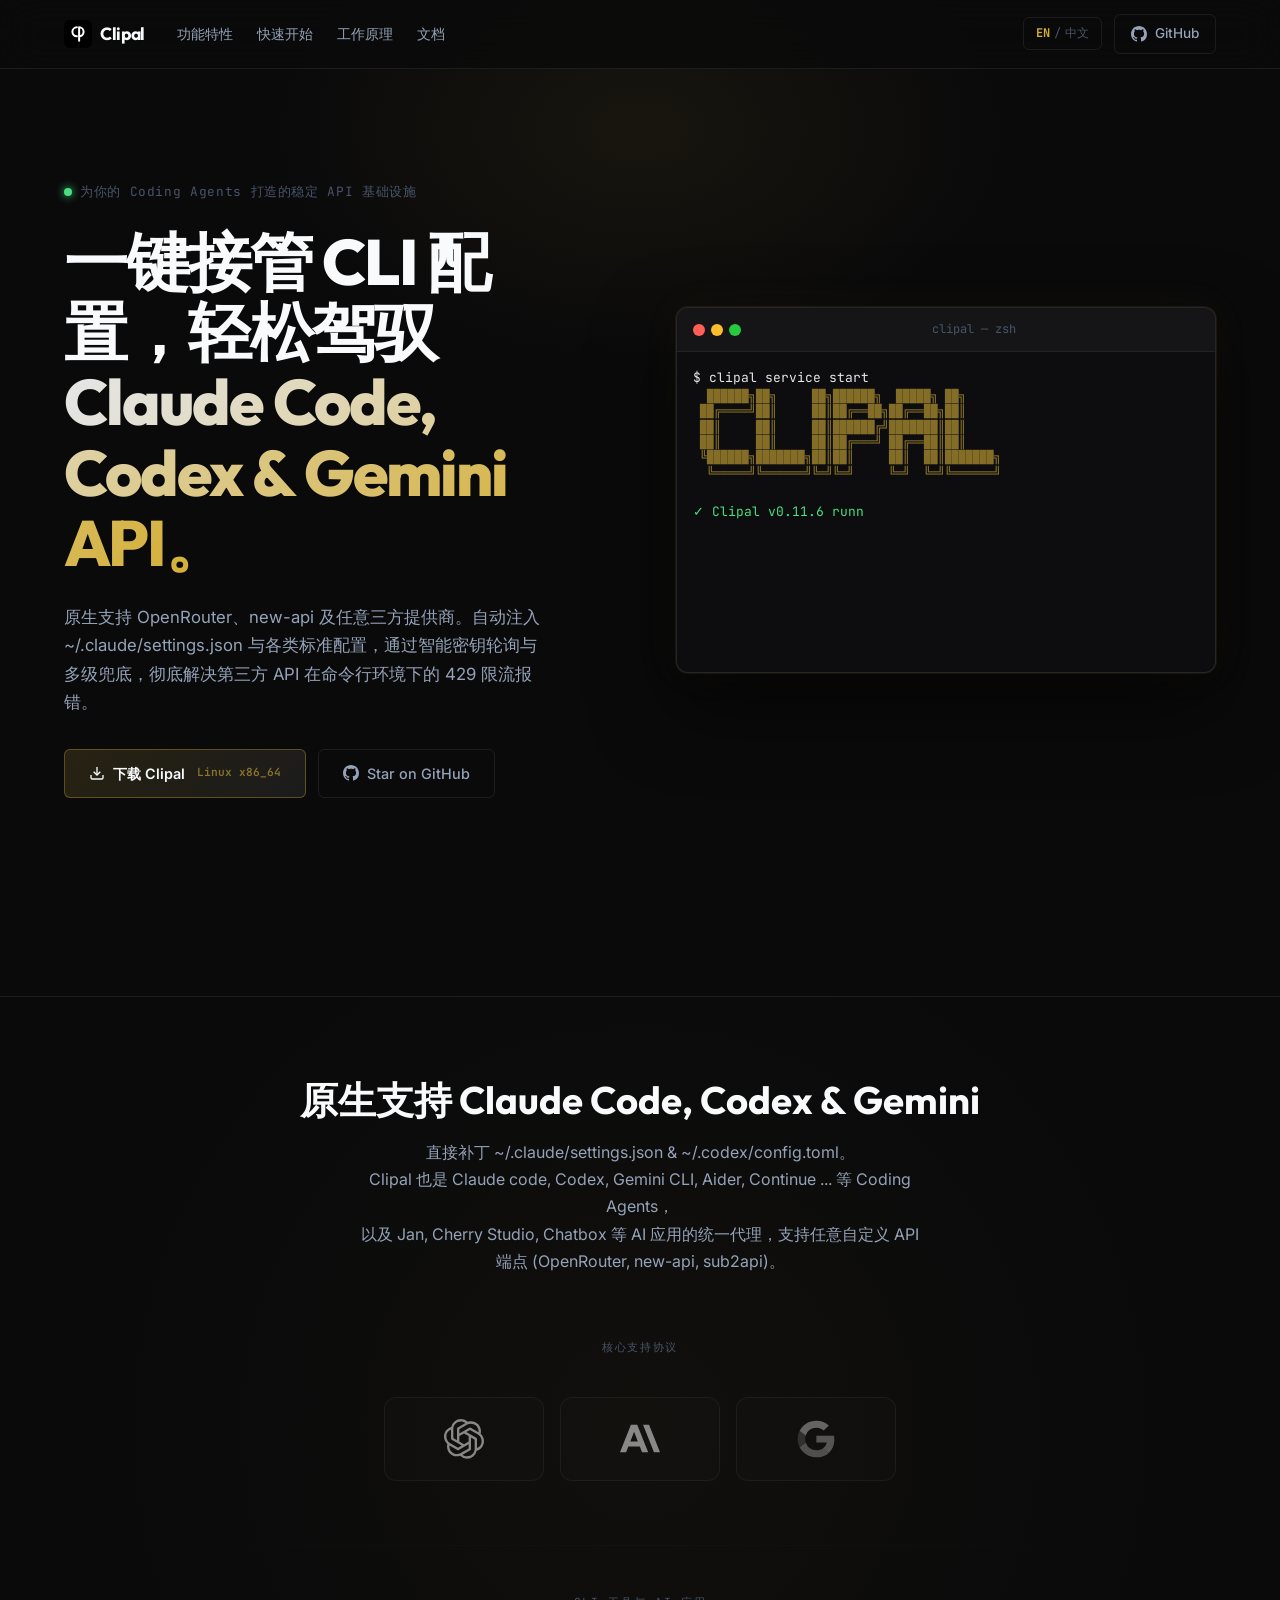
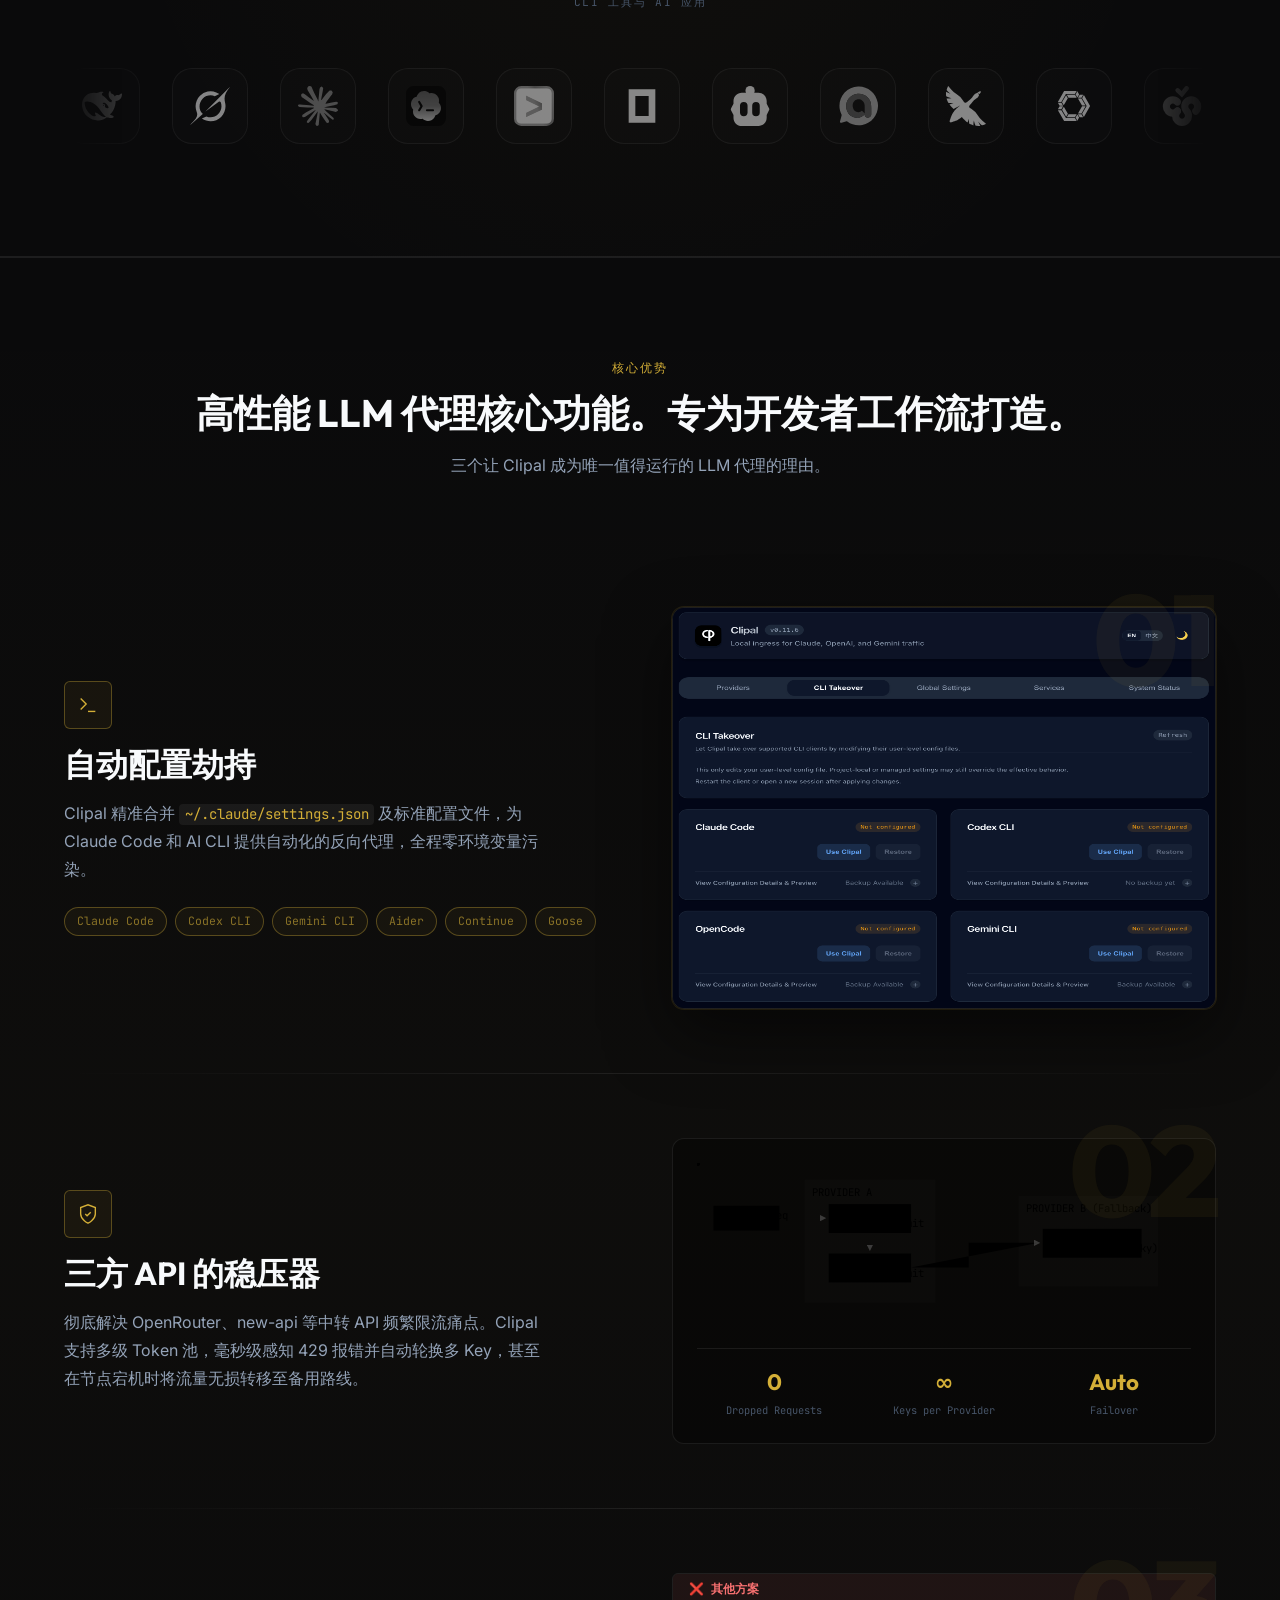
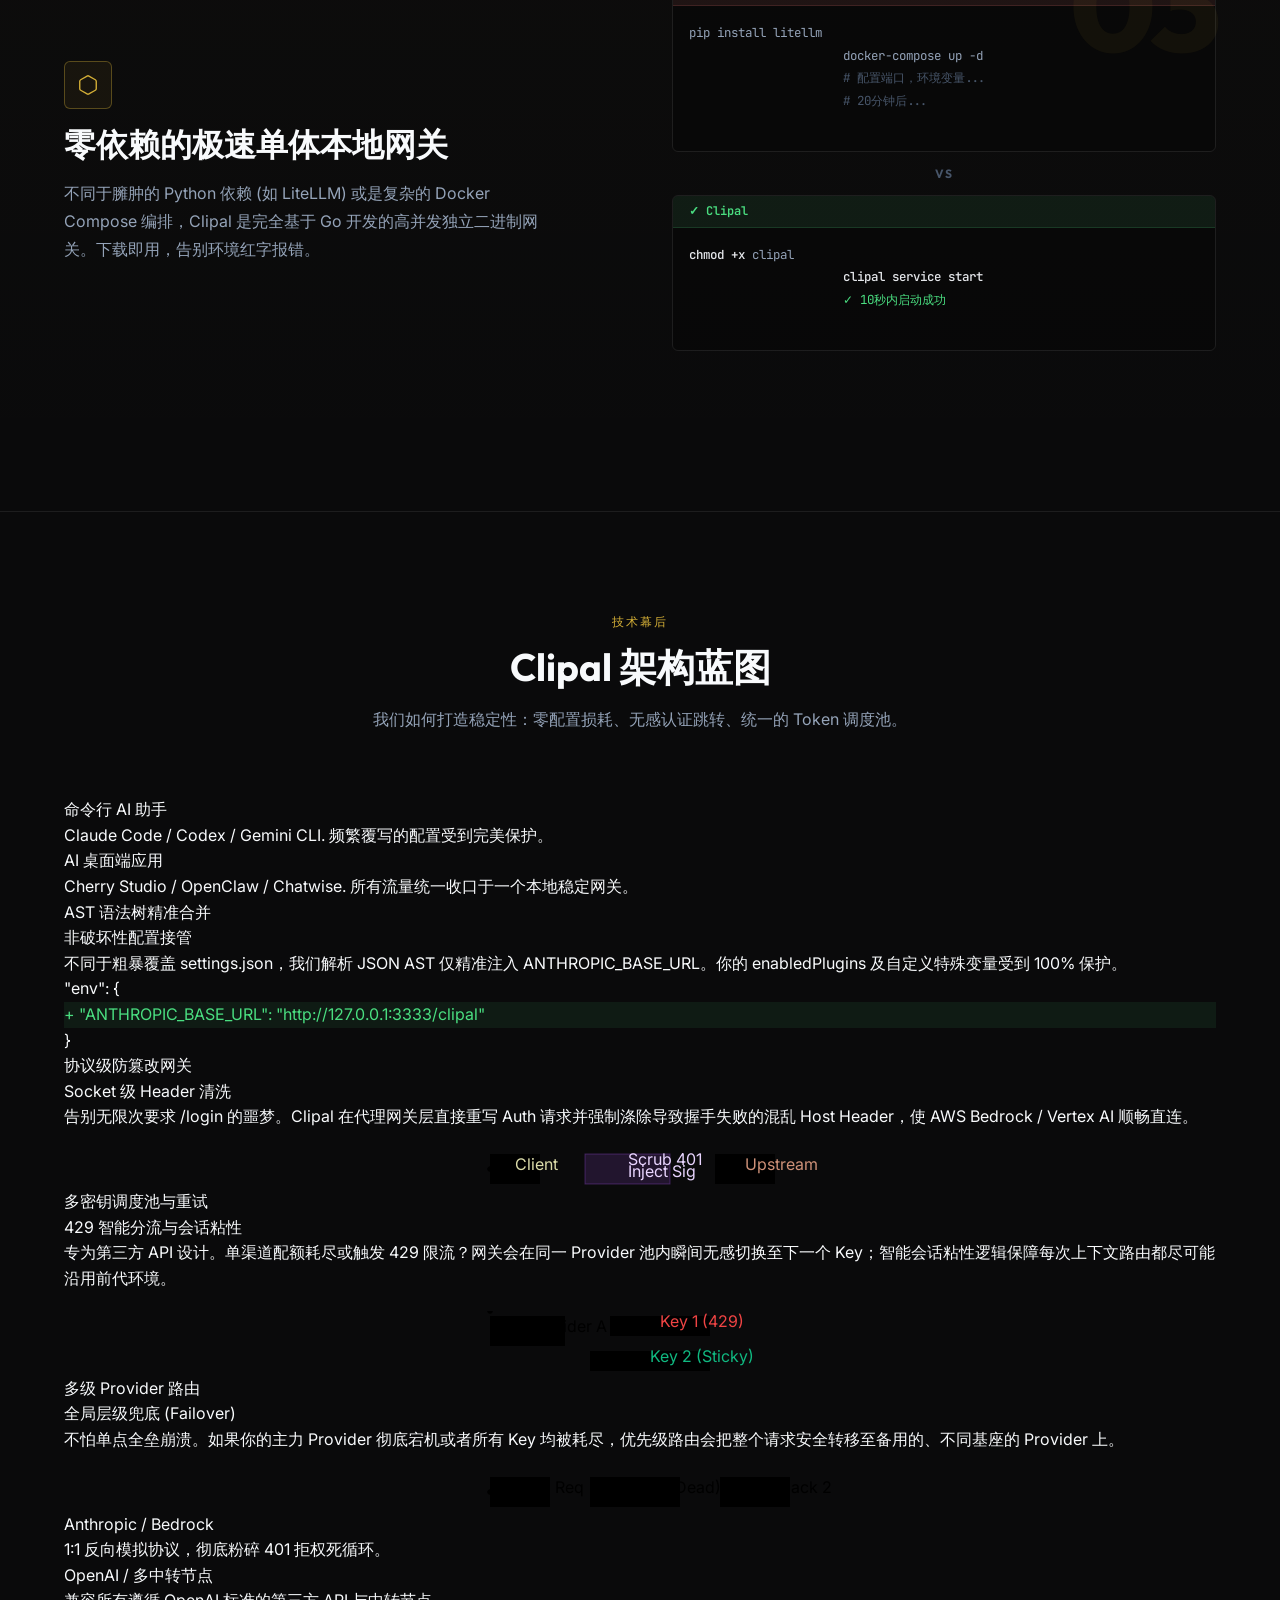
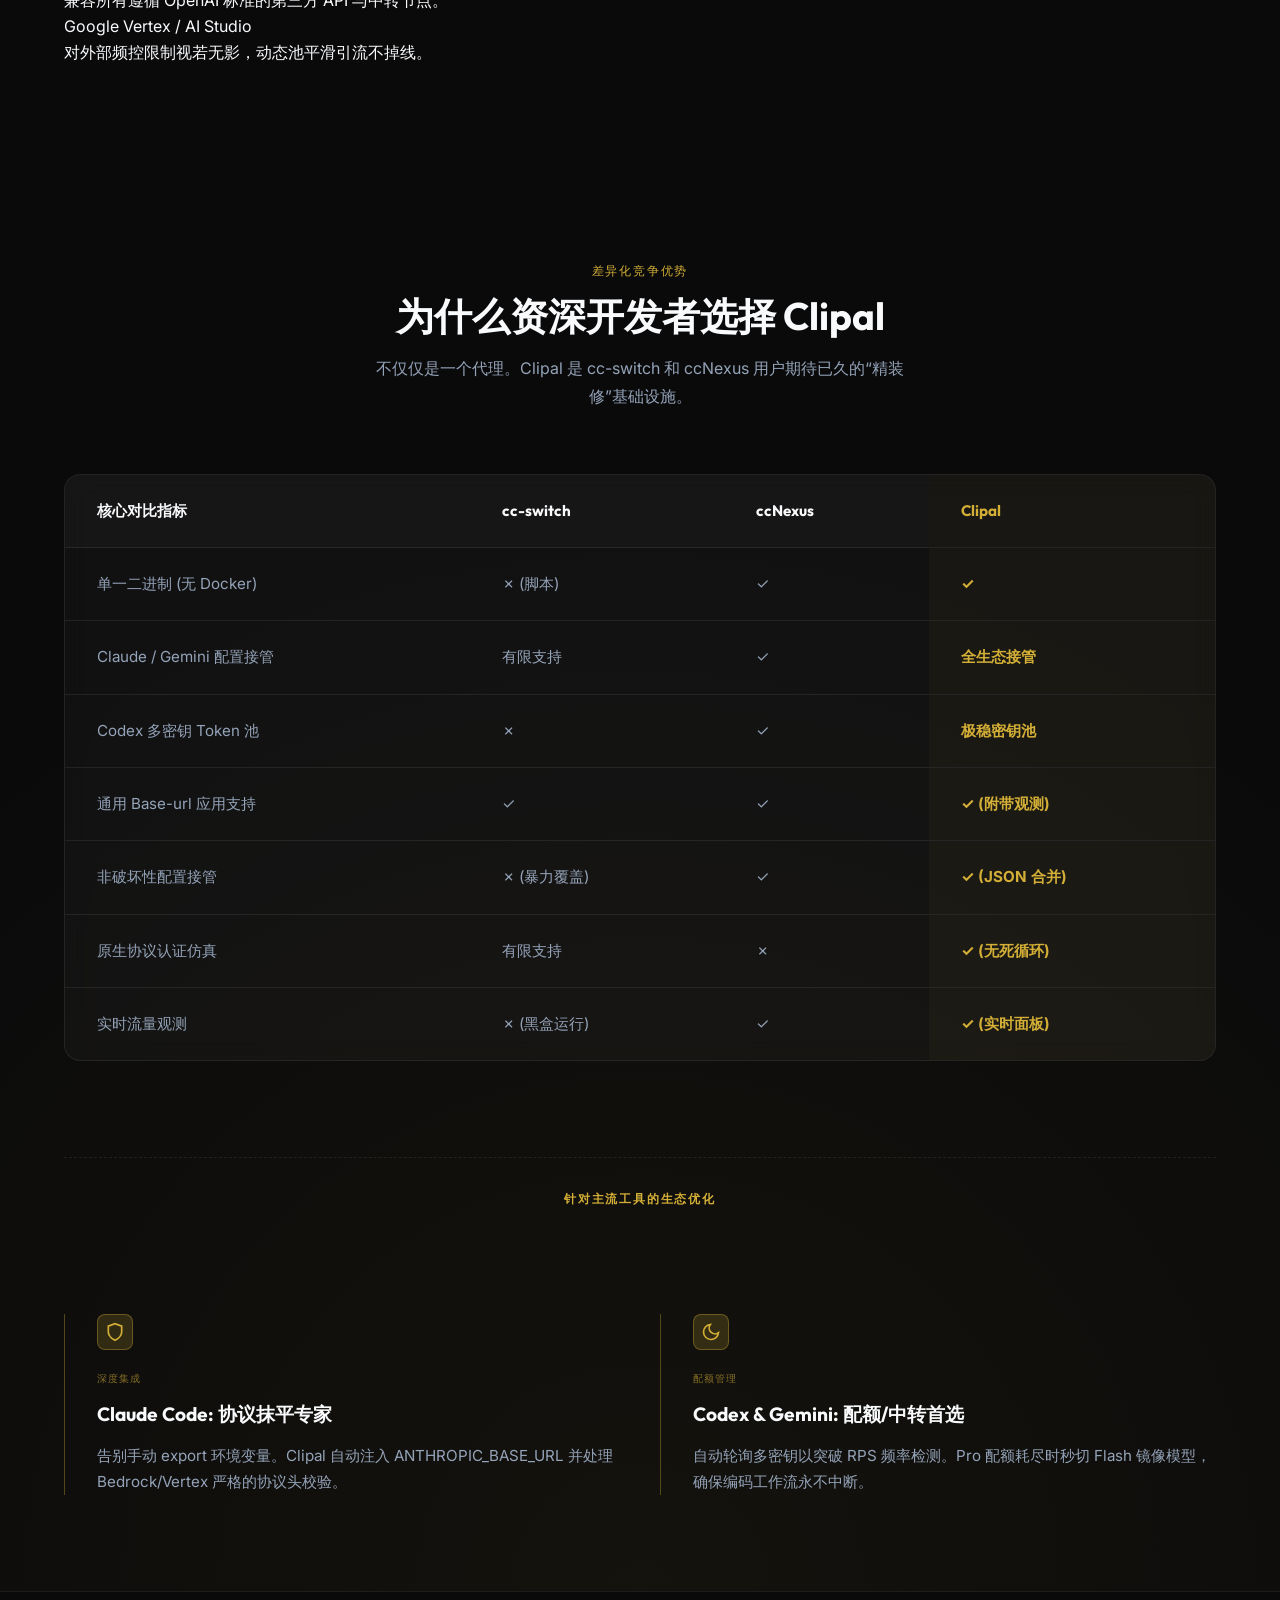
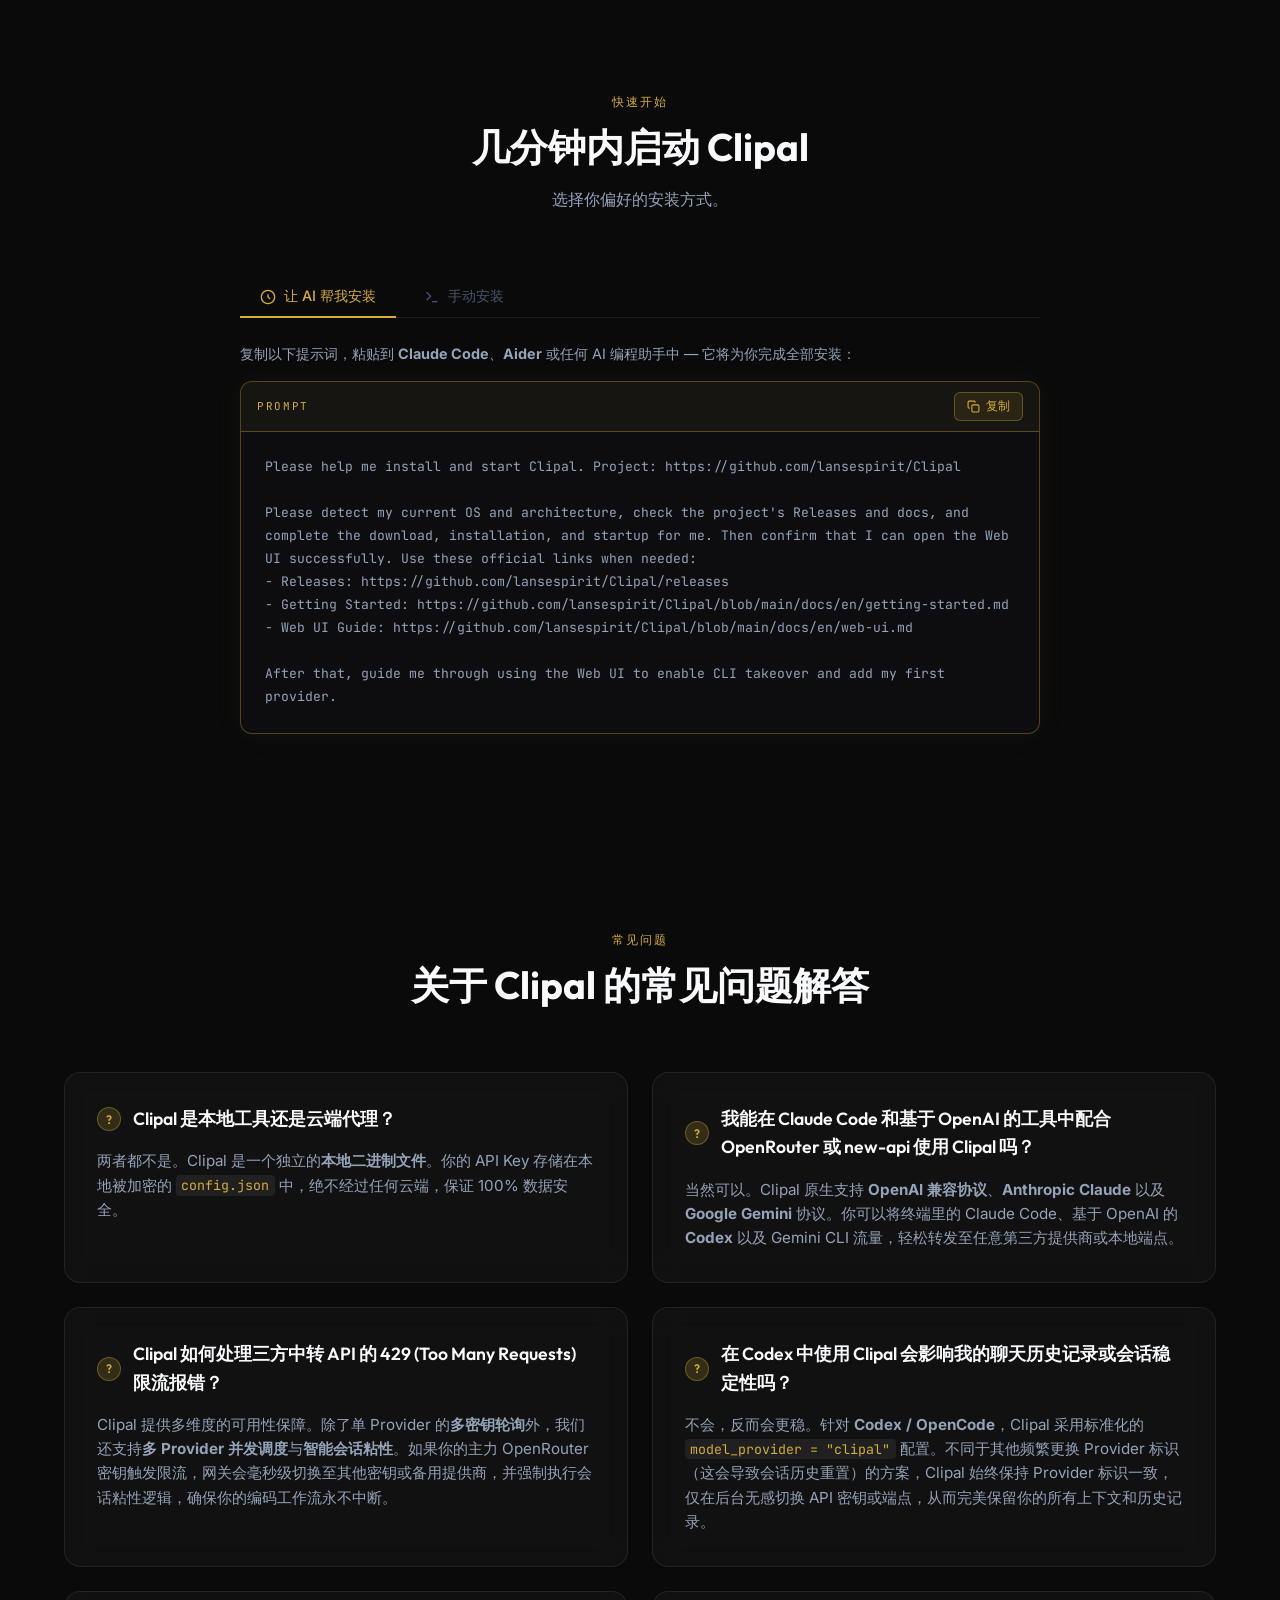
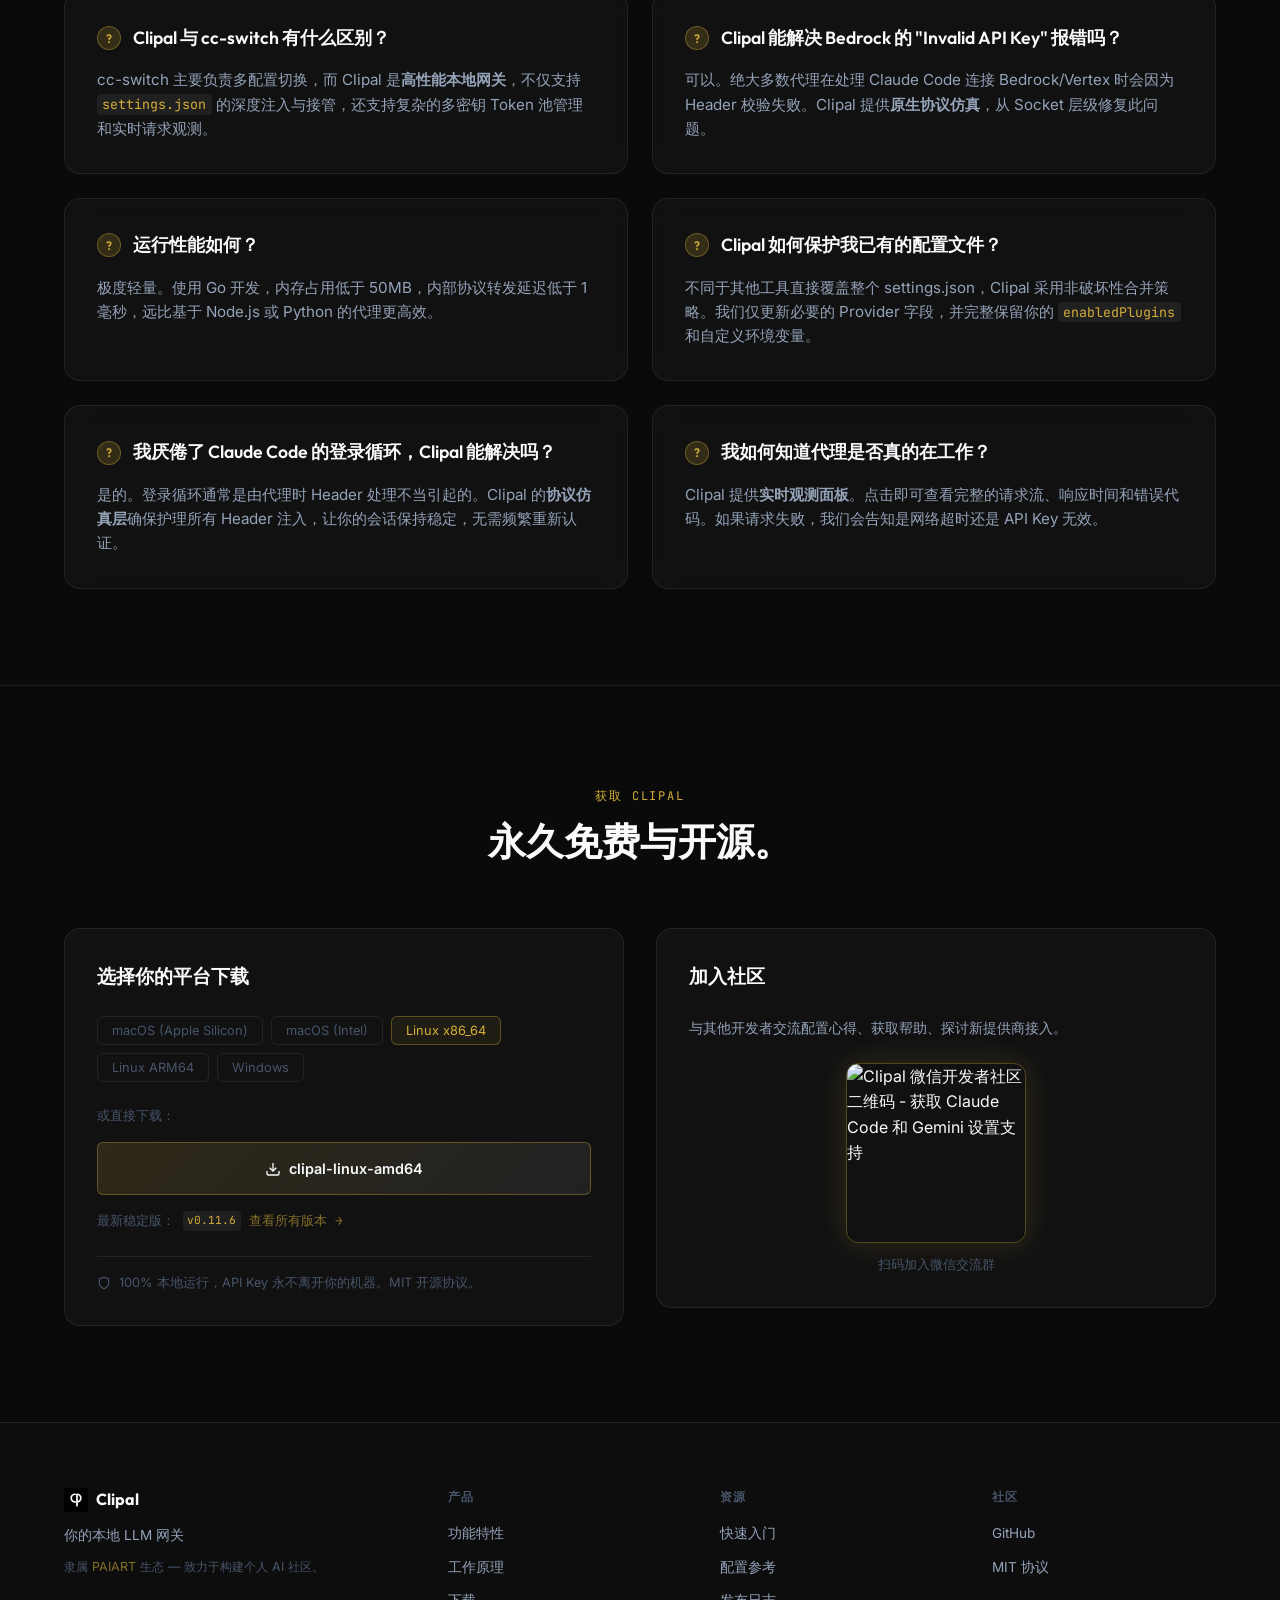
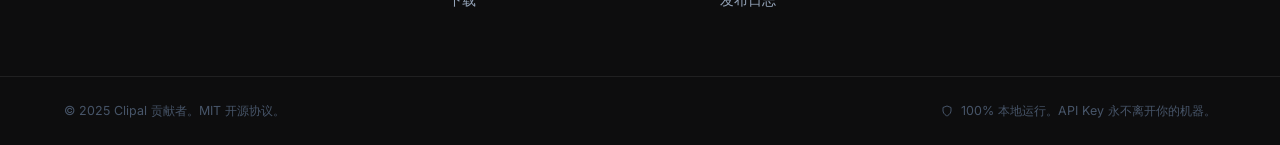
==== commit c0ed2e77: "refactor: update documentation links to point to directory instead of README file" ====
--- a/landing-page/zh/index.html
+++ b/landing-page/zh/index.html
@@ -170,8 +170,8 @@
         <a href="#features" class="nav-link">功能特性</a>
         <a href="#install" class="nav-link">快速开始</a>
         <a href="#how-it-works" class="nav-link">工作原理</a>
-        <a href="https://github.com/lansespirit/Clipal/tree/main/docs/zh/README.md" target="_blank"
-          rel="noopener noreferrer" class="nav-link">文档</a>
+        <a href="https://github.com/lansespirit/Clipal/tree/main/docs/zh" target="_blank" rel="noopener noreferrer"
+          class="nav-link">文档</a>
       </div>
 
       <div class="nav-actions">
@@ -1075,9 +1075,9 @@
         </div>
         <div class="footer-link-col">
           <div class="footer-link-heading">资源</div>
-          <a href="https://github.com/lansespirit/Clipal/blob/main/docs/zh-CN/getting-started.md" target="_blank"
+          <a href="https://github.com/lansespirit/Clipal/blob/main/docs/zh/getting-started.md" target="_blank"
             rel="noopener noreferrer" class="footer-link">快速入门</a>
-          <a href="https://github.com/lansespirit/Clipal/blob/main/docs/zh-CN/config-reference.md" target="_blank"
+          <a href="https://github.com/lansespirit/Clipal/blob/main/docs/zh/config-reference.md" target="_blank"
             rel="noopener noreferrer" class="footer-link">配置参考</a>
           <a href="https://github.com/lansespirit/Clipal/releases" target="_blank" rel="noopener noreferrer"
             class="footer-link">发布日志</a>
